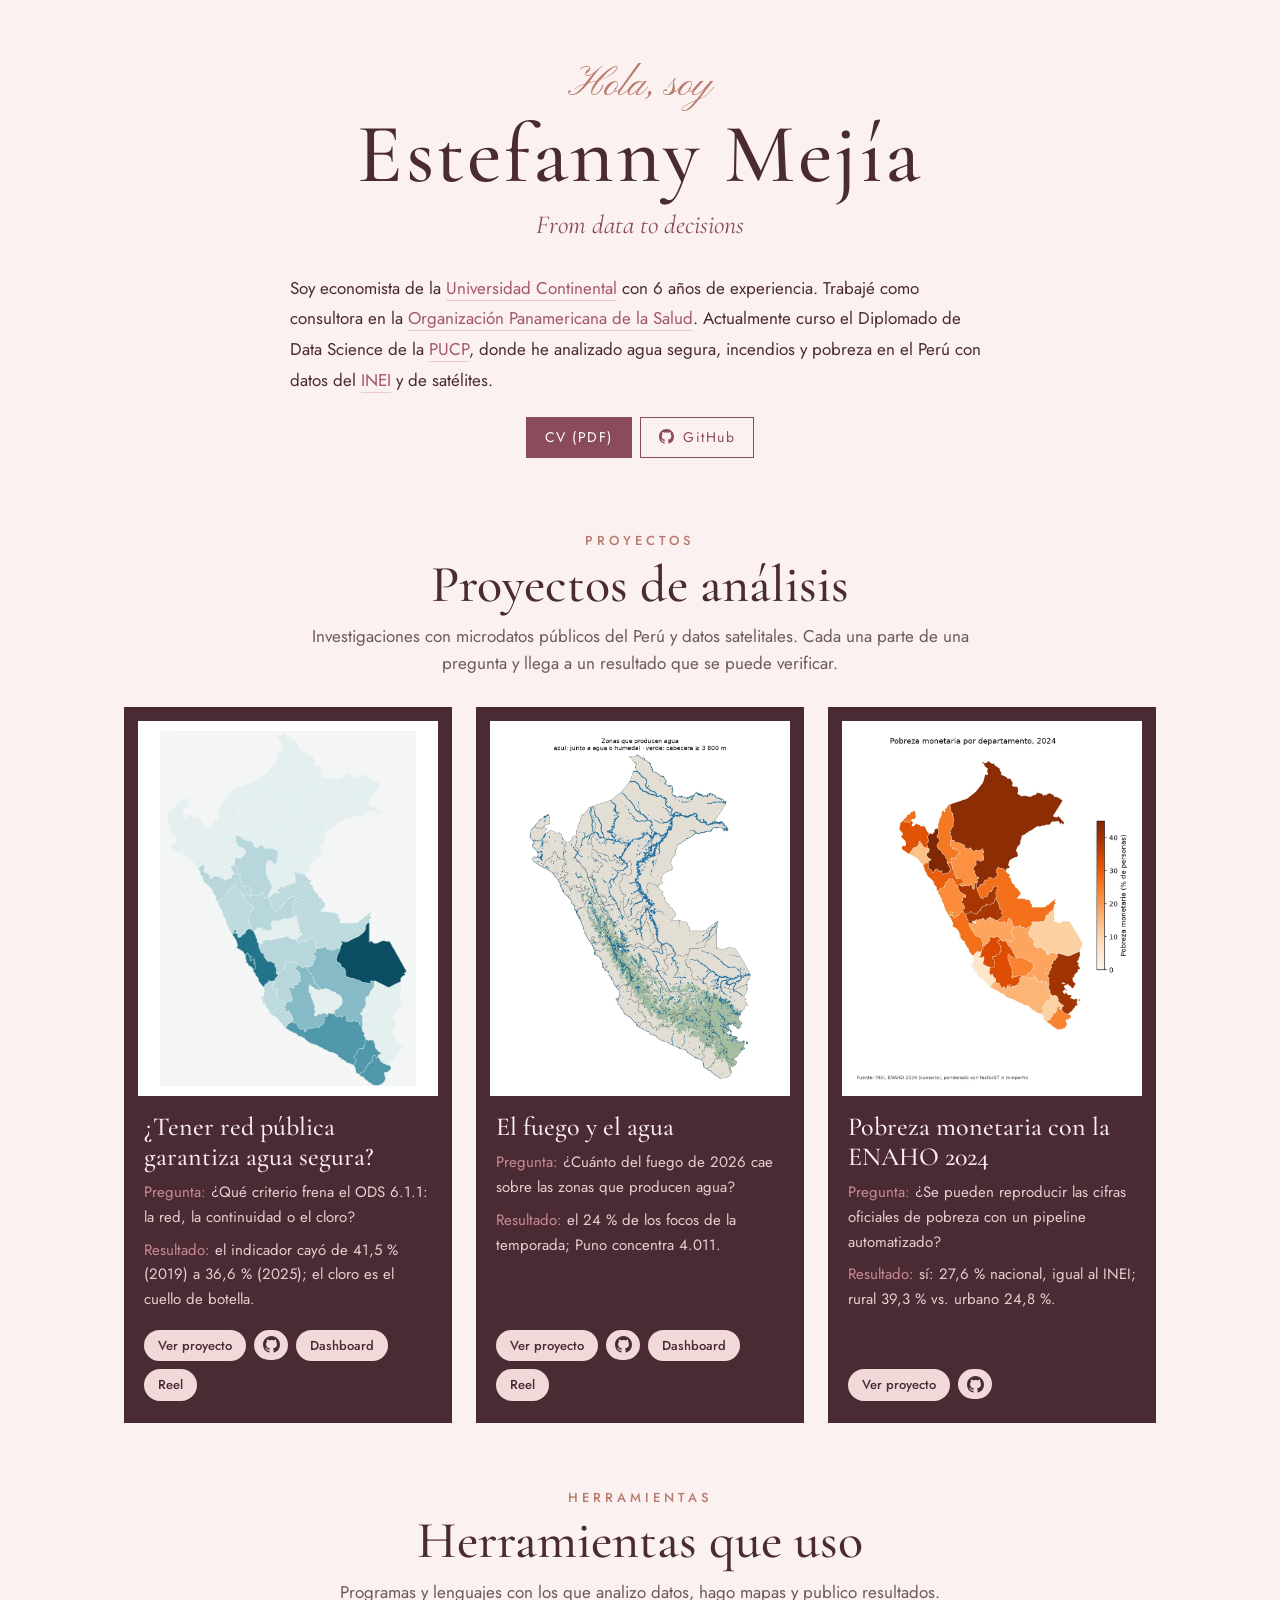
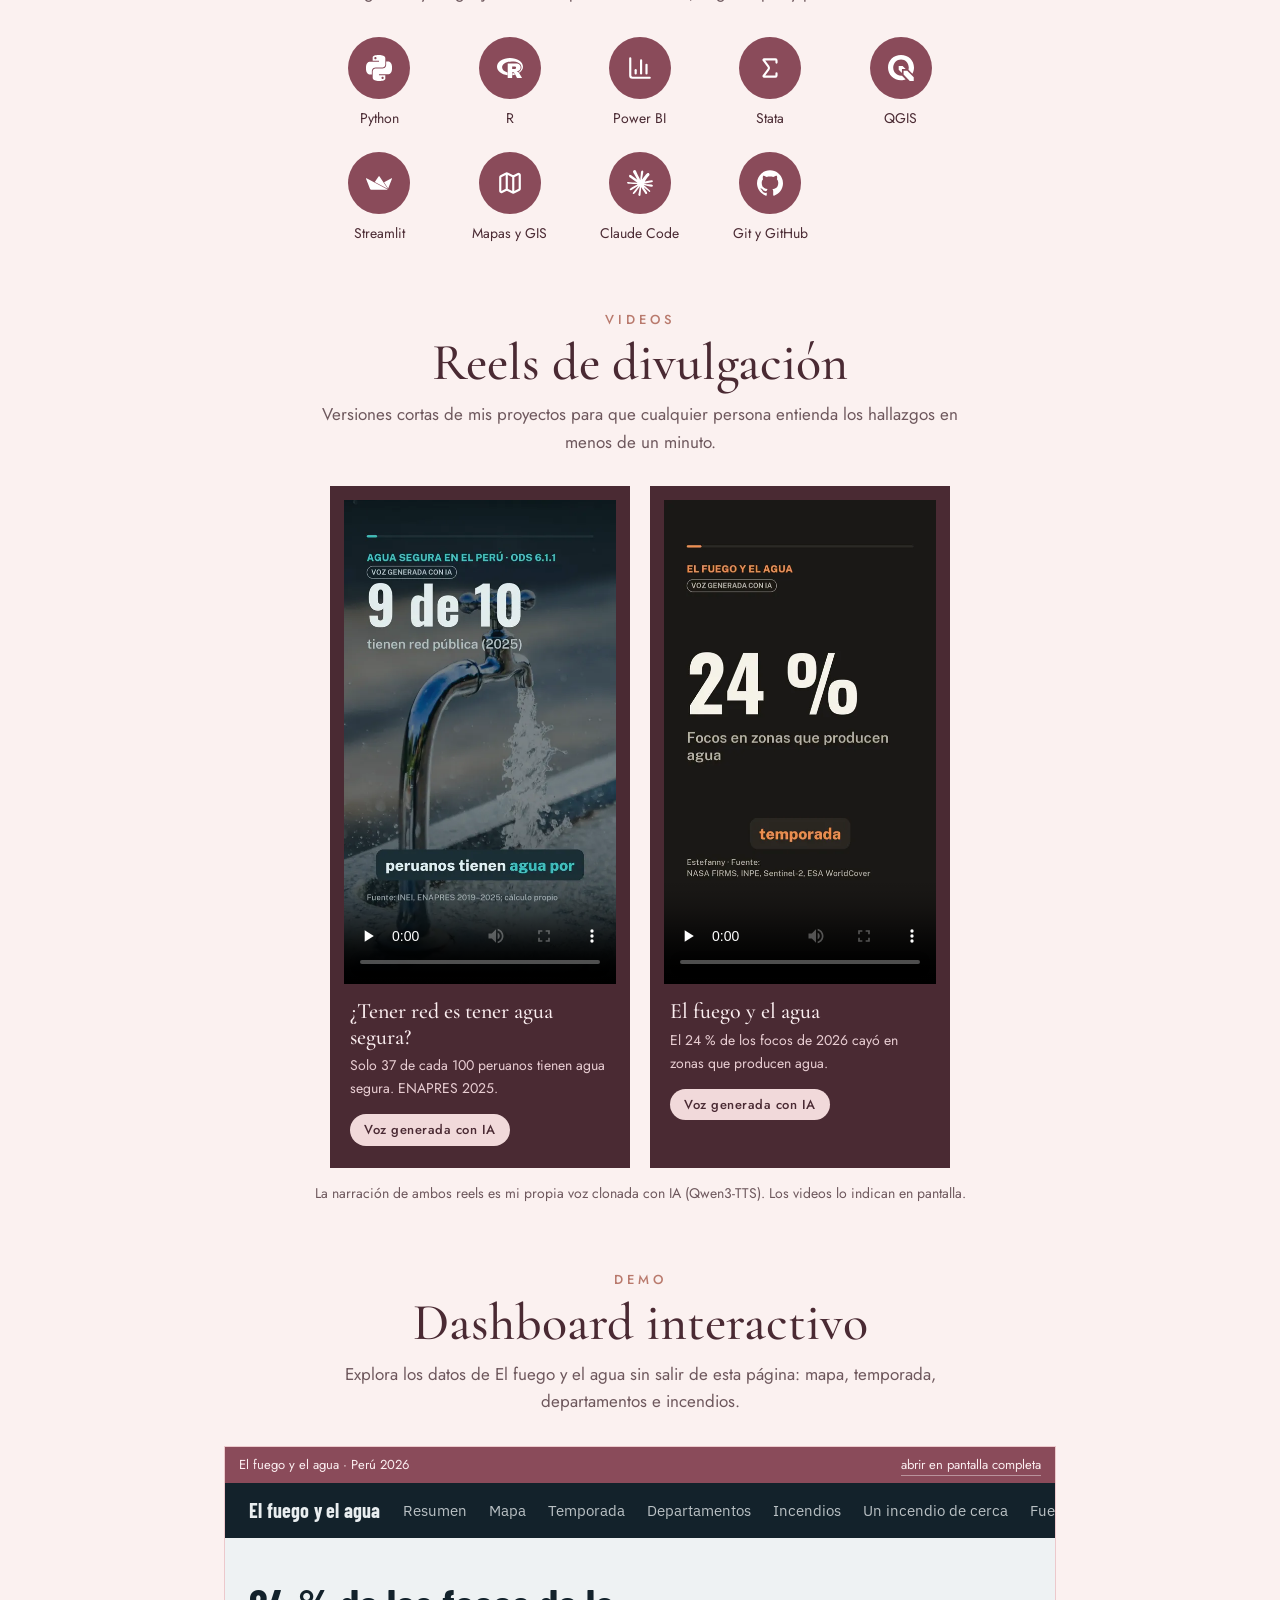
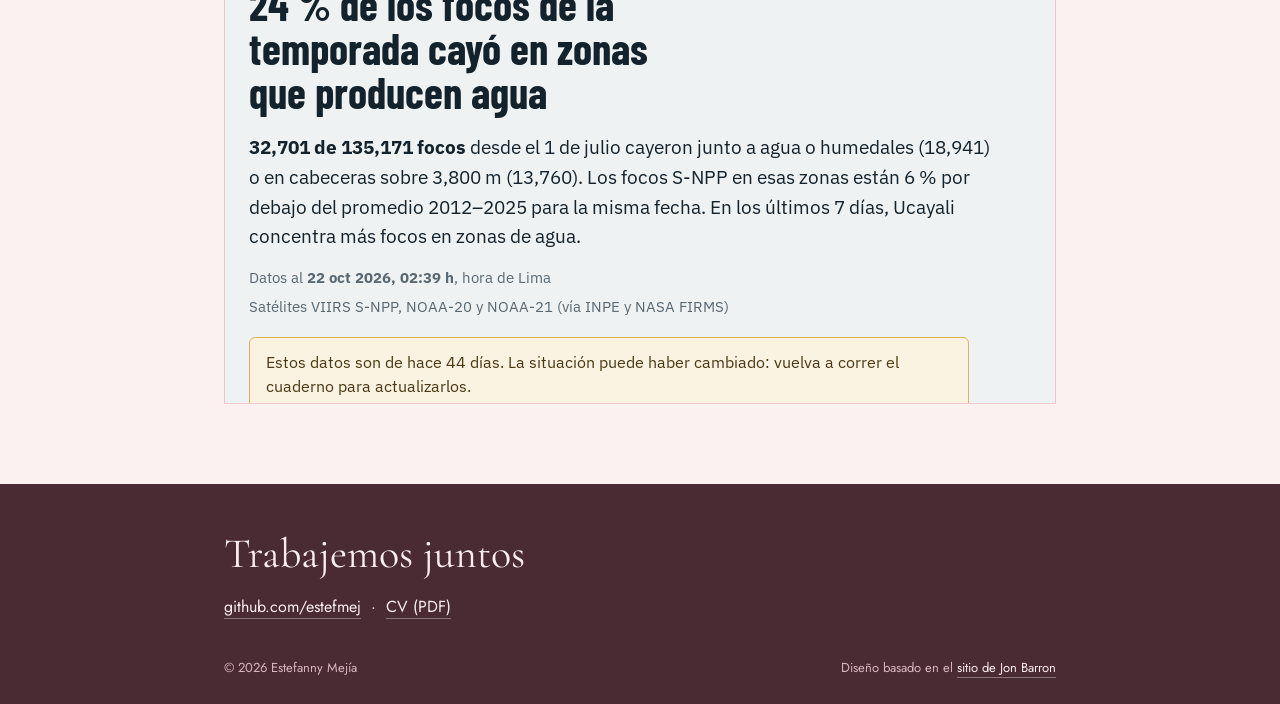
==== index.html @ 68ee31e7 "Primera versión del sitio" ====
<!DOCTYPE html>
<html lang="es">
<head>
<meta charset="utf-8">
<meta name="viewport" content="width=device-width, initial-scale=1">
<title>Estefanny Mejía</title>
<meta name="author" content="Estefanny Mejía">
<meta name="description" content="Economista de la Universidad Continental, ex consultora de la OPS y estudiante del Diplomado de Data Science de la PUCP.">
<link rel="icon" href="images/favicon.svg" type="image/svg+xml">
<link rel="preconnect" href="https://fonts.googleapis.com">
<link rel="preconnect" href="https://fonts.gstatic.com" crossorigin>
<link href="https://fonts.googleapis.com/css2?family=Cormorant+Garamond:ital,wght@0,400;0,500;0,600;1,500&family=Jost:wght@400;500&family=Pinyon+Script&display=swap" rel="stylesheet">
<link rel="stylesheet" href="stylesheet.css">
</head>
<body>
<main>
<div class="col">
  <header class="intro">
    <p class="hello">Hola, soy</p>
    <h1 class="name">Estefanny Mejía</h1>
    <p class="tagline">From data to decisions</p>
    <p class="bio">Soy economista de la <a href="https://ucontinental.edu.pe/">Universidad Continental</a> con 6 años de experiencia. Trabajé como consultora en la <a href="https://www.paho.org/es">Organización Panamericana de la Salud</a>. Actualmente curso el Diplomado de Data Science de la <a href="https://www.pucp.edu.pe/">PUCP</a>, donde he analizado agua segura, incendios y pobreza en el Perú con datos del <a href="https://www.inei.gob.pe/">INEI</a> y de satélites.</p>
    <p class="quick"><a class="solid" href="data/CV_Estefanny_Mejia.pdf">CV (PDF)</a><a href="https://github.com/estefmej"><svg class="gh" viewBox="0 0 16 16" width="15" height="15" aria-hidden="true"><path fill="currentColor" d="M8 0c4.42 0 8 3.58 8 8a8.013 8.013 0 0 1-5.45 7.59c-.4.08-.55-.17-.55-.38 0-.27.01-1.13.01-2.2 0-.75-.25-1.23-.54-1.48 1.78-.2 3.65-.88 3.65-3.95 0-.88-.31-1.59-.82-2.15.08-.2.36-1.02-.08-2.12 0 0-.67-.22-2.2.82-.64-.18-1.32-.27-2-.27-.68 0-1.36.09-2 .27-1.53-1.03-2.2-.82-2.2-.82-.44 1.1-.16 1.92-.08 2.12-.51.56-.82 1.28-.82 2.15 0 3.06 1.86 3.75 3.64 3.95-.23.2-.44.55-.51 1.07-.46.21-1.61.55-2.33-.66-.15-.24-.6-.83-1.23-.82-.67.01-.27.38.01.53.34.19.73.9.82 1.13.16.45.68 1.31 2.69.94 0 .67.01 1.3.01 1.49 0 .21-.15.45-.55.38A7.995 7.995 0 0 1 0 8c0-4.42 3.58-8 8-8Z"/></svg> GitHub</a></p>
  </header>

</div>
  <section id="proyectos" class="wide">
    <div class="shead">
      <p class="kicker">PROYECTOS</p>
      <h2>Proyectos de análisis</h2>
      <p class="desc">Investigaciones con microdatos públicos del Perú y datos satelitales. Cada una parte de una pregunta y llega a un resultado que se puede verificar.</p>
    </div>
    <div class="pcards">
      <article class="pcard">
        <a class="pic" href="proyectos/agua-segura/"><img src="images/agua-card.webp" alt="Mapa del Perú con el indicador de agua segura por departamento" loading="lazy"></a>
        <h3><a href="proyectos/agua-segura/">¿Tener red pública garantiza agua segura?</a></h3>
        <p><span class="lbl">Pregunta:</span> ¿Qué criterio frena el ODS 6.1.1: la red, la continuidad o el cloro?</p>
        <p><span class="lbl">Resultado:</span> el indicador cayó de 41,5 % (2019) a 36,6 % (2025); el cloro es el cuello de botella.</p>
        <div class="pills"><a class="pill" href="proyectos/agua-segura/">Ver proyecto</a><a class="pill gh-only" href="https://github.com/estefmej/Tarea_3" aria-label="Código en GitHub" title="Código en GitHub"><svg class="gh" viewBox="0 0 16 16" width="15" height="15" aria-hidden="true"><path fill="currentColor" d="M8 0c4.42 0 8 3.58 8 8a8.013 8.013 0 0 1-5.45 7.59c-.4.08-.55-.17-.55-.38 0-.27.01-1.13.01-2.2 0-.75-.25-1.23-.54-1.48 1.78-.2 3.65-.88 3.65-3.95 0-.88-.31-1.59-.82-2.15.08-.2.36-1.02-.08-2.12 0 0-.67-.22-2.2.82-.64-.18-1.32-.27-2-.27-.68 0-1.36.09-2 .27-1.53-1.03-2.2-.82-2.2-.82-.44 1.1-.16 1.92-.08 2.12-.51.56-.82 1.28-.82 2.15 0 3.06 1.86 3.75 3.64 3.95-.23.2-.44.55-.51 1.07-.46.21-1.61.55-2.33-.66-.15-.24-.6-.83-1.23-.82-.67.01-.27.38.01.53.34.19.73.9.82 1.13.16.45.68 1.31 2.69.94 0 .67.01 1.3.01 1.49 0 .21-.15.45-.55.38A7.995 7.995 0 0 1 0 8c0-4.42 3.58-8 8-8Z"/></svg></a><a class="pill" href="demo/agua-segura/">Dashboard</a><a class="pill" href="#reels">Reel</a></div>
      </article>
      <article class="pcard">
        <a class="pic" href="proyectos/fuego-y-agua/"><img src="images/fuego-mapa.webp" alt="Mapa de las zonas que producen agua en el Perú" loading="lazy"></a>
        <h3><a href="proyectos/fuego-y-agua/">El fuego y el agua</a></h3>
        <p><span class="lbl">Pregunta:</span> ¿Cuánto del fuego de 2026 cae sobre las zonas que producen agua?</p>
        <p><span class="lbl">Resultado:</span> el 24 % de los focos de la temporada; Puno concentra 4.011.</p>
        <div class="pills"><a class="pill" href="proyectos/fuego-y-agua/">Ver proyecto</a><a class="pill gh-only" href="https://github.com/estefmej/fuego-y-agua" aria-label="Código en GitHub" title="Código en GitHub"><svg class="gh" viewBox="0 0 16 16" width="15" height="15" aria-hidden="true"><path fill="currentColor" d="M8 0c4.42 0 8 3.58 8 8a8.013 8.013 0 0 1-5.45 7.59c-.4.08-.55-.17-.55-.38 0-.27.01-1.13.01-2.2 0-.75-.25-1.23-.54-1.48 1.78-.2 3.65-.88 3.65-3.95 0-.88-.31-1.59-.82-2.15.08-.2.36-1.02-.08-2.12 0 0-.67-.22-2.2.82-.64-.18-1.32-.27-2-.27-.68 0-1.36.09-2 .27-1.53-1.03-2.2-.82-2.2-.82-.44 1.1-.16 1.92-.08 2.12-.51.56-.82 1.28-.82 2.15 0 3.06 1.86 3.75 3.64 3.95-.23.2-.44.55-.51 1.07-.46.21-1.61.55-2.33-.66-.15-.24-.6-.83-1.23-.82-.67.01-.27.38.01.53.34.19.73.9.82 1.13.16.45.68 1.31 2.69.94 0 .67.01 1.3.01 1.49 0 .21-.15.45-.55.38A7.995 7.995 0 0 1 0 8c0-4.42 3.58-8 8-8Z"/></svg></a><a class="pill" href="demo/fuego-y-agua/">Dashboard</a><a class="pill" href="#reels">Reel</a></div>
      </article>
      <article class="pcard">
        <a class="pic" href="proyectos/pobreza-enaho/"><img src="images/enaho-mapa.webp" alt="Mapa de pobreza monetaria por departamento, 2024" loading="lazy"></a>
        <h3><a href="proyectos/pobreza-enaho/">Pobreza monetaria con la ENAHO 2024</a></h3>
        <p><span class="lbl">Pregunta:</span> ¿Se pueden reproducir las cifras oficiales de pobreza con un pipeline automatizado?</p>
        <p><span class="lbl">Resultado:</span> sí: 27,6 % nacional, igual al INEI; rural 39,3 % vs. urbano 24,8 %.</p>
        <div class="pills"><a class="pill" href="proyectos/pobreza-enaho/">Ver proyecto</a><a class="pill gh-only" href="https://github.com/estefmej/Tarea_enaho" aria-label="Código en GitHub" title="Código en GitHub"><svg class="gh" viewBox="0 0 16 16" width="15" height="15" aria-hidden="true"><path fill="currentColor" d="M8 0c4.42 0 8 3.58 8 8a8.013 8.013 0 0 1-5.45 7.59c-.4.08-.55-.17-.55-.38 0-.27.01-1.13.01-2.2 0-.75-.25-1.23-.54-1.48 1.78-.2 3.65-.88 3.65-3.95 0-.88-.31-1.59-.82-2.15.08-.2.36-1.02-.08-2.12 0 0-.67-.22-2.2.82-.64-.18-1.32-.27-2-.27-.68 0-1.36.09-2 .27-1.53-1.03-2.2-.82-2.2-.82-.44 1.1-.16 1.92-.08 2.12-.51.56-.82 1.28-.82 2.15 0 3.06 1.86 3.75 3.64 3.95-.23.2-.44.55-.51 1.07-.46.21-1.61.55-2.33-.66-.15-.24-.6-.83-1.23-.82-.67.01-.27.38.01.53.34.19.73.9.82 1.13.16.45.68 1.31 2.69.94 0 .67.01 1.3.01 1.49 0 .21-.15.45-.55.38A7.995 7.995 0 0 1 0 8c0-4.42 3.58-8 8-8Z"/></svg></a></div>
      </article>
    </div>
  </section>
<div class="col">
  <section id="herramientas">
    <div class="shead">
      <p class="kicker">HERRAMIENTAS</p>
      <h2>Herramientas que uso</h2>
      <p class="desc">Programas y lenguajes con los que analizo datos, hago mapas y publico resultados.</p>
    </div>
    <ul class="tools">
      <li><span class="ti"><svg viewBox="0 0 24 24" width="26" height="26" aria-hidden="true"><path fill="currentColor" d="M14.25.18l.9.2.73.26.59.3.45.32.34.34.25.34.16.33.1.3.04.26.02.2-.01.13V8.5l-.05.63-.13.55-.21.46-.26.38-.3.31-.33.25-.35.19-.35.14-.33.1-.3.07-.26.04-.21.02H8.77l-.69.05-.59.14-.5.22-.41.27-.33.32-.27.35-.2.36-.15.37-.1.35-.07.32-.04.27-.02.21v3.06H3.17l-.21-.03-.28-.07-.32-.12-.35-.18-.36-.26-.36-.36-.35-.46-.32-.59-.28-.73-.21-.88-.14-1.05-.05-1.23.06-1.22.16-1.04.24-.87.32-.71.36-.57.4-.44.42-.33.42-.24.4-.16.36-.1.32-.05.24-.01h.16l.06.01h8.16v-.83H6.18l-.01-2.75-.02-.37.05-.34.11-.31.17-.28.25-.26.31-.23.38-.2.44-.18.51-.15.58-.12.64-.1.71-.06.77-.04.84-.02 1.27.05zm-6.3 1.98l-.23.33-.08.41.08.41.23.34.33.22.41.09.41-.09.33-.22.23-.34.08-.41-.08-.41-.23-.33-.33-.22-.41-.09-.41.09zm13.09 3.95l.28.06.32.12.35.18.36.27.36.35.35.47.32.59.28.73.21.88.14 1.04.05 1.23-.06 1.23-.16 1.04-.24.86-.32.71-.36.57-.4.45-.42.33-.42.24-.4.16-.36.09-.32.05-.24.02-.16-.01h-8.22v.82h5.84l.01 2.76.02.36-.05.34-.11.31-.17.29-.25.25-.31.24-.38.2-.44.17-.51.15-.58.13-.64.09-.71.07-.77.04-.84.01-1.27-.04-1.07-.14-.9-.2-.73-.25-.59-.3-.45-.33-.34-.34-.25-.34-.16-.33-.1-.3-.04-.25-.02-.2.01-.13v-5.34l.05-.64.13-.54.21-.46.26-.38.3-.32.33-.24.35-.2.35-.14.33-.1.3-.06.26-.04.21-.02.13-.01h5.84l.69-.05.59-.14.5-.21.41-.28.33-.32.27-.35.2-.36.15-.36.1-.35.07-.32.04-.28.02-.21V6.07h2.09l.14.01zm-6.47 14.25l-.23.33-.08.41.08.41.23.33.33.23.41.08.41-.08.33-.23.23-.33.08-.41-.08-.41-.23-.33-.33-.23-.41-.08-.41.08z"/></svg></span>Python</li>
      <li><span class="ti"><svg viewBox="0 0 24 24" width="26" height="26" aria-hidden="true"><path fill="currentColor" d="M12 2.746c-6.627 0-12 3.599-12 8.037 0 3.897 4.144 7.144 9.64 7.88V16.26c-2.924-.915-4.925-2.755-4.925-4.877 0-3.035 4.084-5.494 9.12-5.494 5.038 0 8.757 1.683 8.757 5.494 0 1.976-.999 3.379-2.662 4.272.09.066.174.128.258.216.169.149.25.363.372.544 2.128-1.45 3.44-3.437 3.44-5.631 0-4.44-5.373-8.038-12-8.038zm-2.111 4.99v13.516l4.093-.002-.002-5.291h1.1c.225 0 .321.066.549.25.272.22.715.982.715.982l2.164 4.063 4.627-.002-2.864-4.826s-.086-.193-.265-.383a2.22 2.22 0 00-.582-.416c-.422-.214-1.149-.434-1.149-.434s3.578-.264 3.578-3.826c0-3.562-3.744-3.63-3.744-3.63zm4.127 2.93l2.478.002s1.149-.062 1.149 1.127c0 1.165-1.149 1.17-1.149 1.17h-2.478zm1.754 6.119c-.494.049-1.012.079-1.54.088v1.807a16.622 16.622 0 002.37-.473l-.471-.891s-.108-.183-.248-.394c-.039-.054-.08-.098-.111-.137z"/></svg></span>R</li>
      <li><span class="ti"><svg viewBox="0 0 24 24" width="26" height="26" fill="none" stroke="currentColor" stroke-width="2" stroke-linecap="round" stroke-linejoin="round" aria-hidden="true"><path d="M3 3v16a2 2 0 0 0 2 2h16" /><path d="M18 17V9" /><path d="M13 17V5" /><path d="M8 17v-3" /></svg></span>Power BI</li>
      <li><span class="ti"><svg viewBox="0 0 24 24" width="26" height="26" fill="none" stroke="currentColor" stroke-width="2" stroke-linecap="round" stroke-linejoin="round" aria-hidden="true"><path d="M18 7V5a1 1 0 0 0-1-1H6.5a.5.5 0 0 0-.4.8l4.5 6a2 2 0 0 1 0 2.4l-4.5 6a.5.5 0 0 0 .4.8H17a1 1 0 0 0 1-1v-2" /></svg></span>Stata</li>
      <li><span class="ti"><svg viewBox="0 0 24 24" width="26" height="26" aria-hidden="true"><path fill="currentColor" d="M12.879 13.006v3.65l-3.004-3.048v-3.495h3.582l2.852 2.893h-3.43zm10.886 7.606V24h-3.654l-5.73-5.9v-3.55h3.354l6.03 6.062zm-10.828-1.448l3.372 3.371c-1.309.442-2.557.726-4.325.726C5.136 23.26 0 18.243 0 11.565 0 4.92 5.136 0 11.984 0 18.864 0 24 4.952 24 11.565c0 2.12-.523 4.076-1.457 5.759l-3.625-3.725a8.393 8.393 0 0 0 .24-2.005c0-4.291-3.148-7.527-7.1-7.527-3.954 0-7.248 3.236-7.248 7.527s3.33 7.6 7.247 7.6c.548 0 .661.017.88-.03z"/></svg></span>QGIS</li>
      <li><span class="ti"><svg viewBox="0 0 24 24" width="26" height="26" aria-hidden="true"><path fill="currentColor" d="M16.673 11.32l6.862-3.618c.233-.136.554.12.442.387L20.463 17.1zm-8.556-.229l3.473-5.187c.203-.328.578-.316.793-.028l7.886 11.75zm-3.375 7.25c-.28 0-.835-.284-.993-.716l-3.72-9.46c-.118-.331.139-.614.48-.464l19.474 10.306c-.149.147-.453.337-.72.334z"/></svg></span>Streamlit</li>
      <li><span class="ti"><svg viewBox="0 0 24 24" width="26" height="26" fill="none" stroke="currentColor" stroke-width="2" stroke-linecap="round" stroke-linejoin="round" aria-hidden="true"><path d="M14.106 5.553a2 2 0 0 0 1.788 0l3.659-1.83A1 1 0 0 1 21 4.619v12.764a1 1 0 0 1-.553.894l-4.553 2.277a2 2 0 0 1-1.788 0l-4.212-2.106a2 2 0 0 0-1.788 0l-3.659 1.83A1 1 0 0 1 3 19.381V6.618a1 1 0 0 1 .553-.894l4.553-2.277a2 2 0 0 1 1.788 0z" /><path d="M15 5.764v15" /><path d="M9 3.236v15" /></svg></span>Mapas y GIS</li>
      <li><span class="ti"><svg viewBox="0 0 24 24" width="26" height="26" aria-hidden="true"><path fill="currentColor" d="m4.7144 15.9555 4.7174-2.6471.079-.2307-.079-.1275h-.2307l-.7893-.0486-2.6956-.0729-2.3375-.0971-2.2646-.1214-.5707-.1215-.5343-.7042.0546-.3522.4797-.3218.686.0608 1.5179.1032 2.2767.1578 1.6514.0972 2.4468.255h.3886l.0546-.1579-.1336-.0971-.1032-.0972L6.973 9.8356l-2.55-1.6879-1.3356-.9714-.7225-.4918-.3643-.4614-.1578-1.0078.6557-.7225.8803.0607.2246.0607.8925.686 1.9064 1.4754 2.4893 1.8336.3643.3035.1457-.1032.0182-.0728-.164-.2733-1.3539-2.4467-1.445-2.4893-.6435-1.032-.17-.6194c-.0607-.255-.1032-.4674-.1032-.7285L6.287.1335 6.6997 0l.9957.1336.419.3642.6192 1.4147 1.0018 2.2282 1.5543 3.0296.4553.8985.2429.8318.091.255h.1579v-.1457l.1275-1.706.2368-2.0947.2307-2.6957.0789-.7589.3764-.9107.7468-.4918.5828.2793.4797.686-.0668.4433-.2853 1.8517-.5586 2.9021-.3643 1.9429h.2125l.2429-.2429.9835-1.3053 1.6514-2.0643.7286-.8196.85-.9046.5464-.4311h1.0321l.759 1.1293-.34 1.1657-1.0625 1.3478-.8804 1.1414-1.2628 1.7-.7893 1.36.0729.1093.1882-.0183 2.8535-.607 1.5421-.2794 1.8396-.3157.8318.3886.091.3946-.3278.8075-1.967.4857-2.3072.4614-3.4364.8136-.0425.0304.0486.0607 1.5482.1457.6618.0364h1.621l3.0175.2247.7892.522.4736.6376-.079.4857-1.2142.6193-1.6393-.3886-3.825-.9107-1.3113-.3279h-.1822v.1093l1.0929 1.0686 2.0035 1.8092 2.5075 2.3314.1275.5768-.3218.4554-.34-.0486-2.2039-1.6575-.85-.7468-1.9246-1.621h-.1275v.17l.4432.6496 2.3436 3.5214.1214 1.0807-.17.3521-.6071.2125-.6679-.1214-1.3721-1.9246L14.38 17.959l-1.1414-1.9428-.1397.079-.674 7.2552-.3156.3703-.7286.2793-.6071-.4614-.3218-.7468.3218-1.4753.3886-1.9246.3157-1.53.2853-1.9004.17-.6314-.0121-.0425-.1397.0182-1.4328 1.9672-2.1796 2.9446-1.7243 1.8456-.4128.164-.7164-.3704.0667-.6618.4008-.5889 2.386-3.0357 1.4389-1.882.929-1.0868-.0062-.1579h-.0546l-6.3385 4.1164-1.1293.1457-.4857-.4554.0608-.7467.2307-.2429 1.9064-1.3114Z"/></svg></span>Claude Code</li>
      <li><span class="ti"><svg viewBox="0 0 24 24" width="26" height="26" aria-hidden="true"><path fill="currentColor" d="M12 .297c-6.63 0-12 5.373-12 12 0 5.303 3.438 9.8 8.205 11.385.6.113.82-.258.82-.577 0-.285-.01-1.04-.015-2.04-3.338.724-4.042-1.61-4.042-1.61C4.422 18.07 3.633 17.7 3.633 17.7c-1.087-.744.084-.729.084-.729 1.205.084 1.838 1.236 1.838 1.236 1.07 1.835 2.809 1.305 3.495.998.108-.776.417-1.305.76-1.605-2.665-.3-5.466-1.332-5.466-5.93 0-1.31.465-2.38 1.235-3.22-.135-.303-.54-1.523.105-3.176 0 0 1.005-.322 3.3 1.23.96-.267 1.98-.399 3-.405 1.02.006 2.04.138 3 .405 2.28-1.552 3.285-1.23 3.285-1.23.645 1.653.24 2.873.12 3.176.765.84 1.23 1.91 1.23 3.22 0 4.61-2.805 5.625-5.475 5.92.42.36.81 1.096.81 2.22 0 1.606-.015 2.896-.015 3.286 0 .315.21.69.825.57C20.565 22.092 24 17.592 24 12.297c0-6.627-5.373-12-12-12"/></svg></span>Git y GitHub</li>
    </ul>
  </section>

  <section id="reels">
    <div class="shead">
      <p class="kicker">VIDEOS</p>
      <h2>Reels de divulgación</h2>
      <p class="desc">Versiones cortas de mis proyectos para que cualquier persona entienda los hallazgos en menos de un minuto.</p>
    </div>
    <div class="reels">
      <figure class="reel" style="margin:0">
        <video controls preload="none" playsinline poster="images/poster-agua-segura.webp">
          <source src="videos/reel-agua-segura.mp4" type="video/mp4">
          Tu navegador no puede reproducir este video.
        </video>
        <h3>¿Tener red es tener agua segura?</h3>
        <p>Solo 37 de cada 100 peruanos tienen agua segura. ENAPRES 2025.</p>
        <span class="badge">Voz generada con IA</span>
      </figure>
      <figure class="reel" style="margin:0">
        <video controls preload="none" playsinline poster="images/poster-fuego-y-agua.webp">
          <source src="videos/reel-fuego-y-agua.mp4" type="video/mp4">
          Tu navegador no puede reproducir este video.
        </video>
        <h3>El fuego y el agua</h3>
        <p>El 24 % de los focos de 2026 cayó en zonas que producen agua.</p>
        <span class="badge">Voz generada con IA</span>
      </figure>
    </div>
    <p class="ai-note" style="text-align:center">La narración de ambos reels es mi propia voz clonada con IA (Qwen3-TTS). Los videos lo indican en pantalla.</p>
  </section>

  <section id="dashboard">
    <div class="shead">
      <p class="kicker">DEMO</p>
      <h2>Dashboard interactivo</h2>
      <p class="desc">Explora los datos de El fuego y el agua sin salir de esta página: mapa, temporada, departamentos e incendios.</p>
    </div>
    <div class="frame">
      <div class="bar"><span>El fuego y el agua · Perú 2026</span><a href="demo/fuego-y-agua/" target="_blank" rel="noopener">abrir en pantalla completa</a></div>
      <iframe src="demo/fuego-y-agua/" title="Dashboard interactivo: el fuego y el agua" loading="lazy"></iframe>
    </div>
  </section>

</div>
</main>
<footer>
  <div class="col">
    <p class="big">Trabajemos juntos</p>
    <p><a href="https://github.com/estefmej">github.com/estefmej</a> &nbsp;·&nbsp; <a href="data/CV_Estefanny_Mejia.pdf">CV (PDF)</a></p>
    <div class="meta"><span>© 2026 Estefanny Mejía</span><span>Diseño basado en el <a href="https://github.com/jonbarron/jonbarron_website">sitio de Jon Barron</a></span></div>
  </div>
</footer>
</body>
</html>
---- stylesheet.css ----
:root {
  --bg: #fbf1f0;
  --paper: #fffafa;
  --ink: #4a2a33;
  --rose: #c98a96;
  --wine: #8a4b5a;
  --link: #a4566a;
  --gold: #b97a6d;
  --blush: #f1d9da;
  --line: #ecc9cc;
  --muted: #6e585d;
  --serif: "Cormorant Garamond", Georgia, "Times New Roman", serif;
  --sans: "Jost", "Helvetica Neue", Arial, sans-serif;
  --script: "Pinyon Script", "Brush Script MT", cursive;
}

* { box-sizing: border-box; }
html { scroll-behavior: smooth; }
@media (prefers-reduced-motion: reduce) { html { scroll-behavior: auto; } }
body { margin: 0; background: var(--bg); color: var(--ink); font-family: var(--sans); font-size: 16px; line-height: 1.65; }
img, video { max-width: 100%; display: block; }
a { color: var(--link); text-decoration: none; border-bottom: 1px solid var(--line); }
a:hover { color: var(--wine); border-color: var(--wine); }
a:focus-visible { outline: 2px solid var(--wine); outline-offset: 3px; }
.col { max-width: 880px; margin: 0 auto; padding: 0 24px; }

/* Encabezado */
.intro { text-align: center; padding: 64px 0 8px; }
.hello { font-family: var(--script); color: var(--gold); font-size: 42px; line-height: 1; margin: 0; }
.name { font-family: var(--serif); font-weight: 500; font-size: clamp(48px, 9vw, 84px); line-height: 1; letter-spacing: .03em; margin: 6px 0 8px; }
.tagline { font-family: var(--serif); font-style: italic; font-size: 26px; color: var(--wine); margin: 0 0 26px; }
.bio { text-align: left; font-size: 17px; line-height: 1.8; margin: 0 auto; max-width: 70ch; }
.quick { margin: 22px 0 0; font-size: 14px; letter-spacing: 1.5px; }
.quick a { border: 1px solid var(--wine); padding: 8px 18px; margin: 0 4px; display: inline-block; color: var(--wine); }
.quick a.solid { background: var(--wine); color: #fff; }
.quick a:hover { background: var(--ink); border-color: var(--ink); color: #fff; }

/* Secciones */
section { padding-top: 64px; }
h2 { font-family: var(--serif); font-weight: 500; font-size: 36px; margin: 0 0 6px; line-height: 1.1; }
h2::after { content: " ✦"; color: var(--gold); font-size: 18px; vertical-align: middle; }
.lead { color: var(--muted); margin: 0 0 18px; }

/* Proyectos, en filas */
.row { display: grid; grid-template-columns: 160px 1fr; gap: 22px; align-items: center; padding: 18px; border-top: 1px solid var(--line); }
.row:first-of-type { border-top: none; }
.row:hover { background: var(--paper); }
.thumb { width: 160px; height: 160px; object-fit: cover; border: 1px solid var(--line); background: #fff; }
.thumb-link { border: none; }
.ptitle { font-family: var(--serif); font-weight: 600; font-size: 23px; line-height: 1.2; color: var(--ink); border: none; }
.ptitle:hover { color: var(--wine); }
.plinks { font-size: 14px; margin: 2px 0 8px; }
.row p { margin: 0; font-size: 15px; }
.lbl { color: var(--gold); }

/* Reels */
.reels { display: grid; grid-template-columns: 1fr 1fr; gap: 26px; }
.reel { background: var(--ink); color: #fbeef0; padding: 14px 14px 22px; }
.reel video { width: 100%; aspect-ratio: 9 / 16; background: #000; object-fit: cover; }
.reel h3 { font-family: var(--serif); font-weight: 500; font-size: 26px; line-height: 1.15; margin: 16px 6px 4px; }
.reel p { margin: 0 6px 14px; color: #e8cdd2; font-size: 15px; }
.badge { display: inline-block; margin-left: 6px; background: var(--blush); color: var(--ink); font-size: 13px; font-weight: 500; letter-spacing: .5px; padding: 5px 14px; border-radius: 999px; }
.ai-note { font-size: 14px; color: var(--muted); margin: 14px 0 0; }

/* Dashboard */
.frame { border: 1px solid var(--line); background: #fff; }
.frame .bar { background: var(--wine); color: #fbeef0; font-size: 13px; padding: 7px 14px; display: flex; gap: 12px; }
.frame .bar a { margin-left: auto; color: #fbeef0; border-color: rgba(255,255,255,.4); }
.frame iframe { display: block; width: 100%; height: 520px; border: 0; }

/* Trayectoria */
.tl { border-left: 1px solid var(--gold); padding: 0 0 18px 24px; position: relative; }
.tl::before { content: ""; position: absolute; left: -5px; top: 10px; width: 9px; height: 9px; border-radius: 50%; background: var(--gold); }
.tl .d { font-size: 12px; letter-spacing: 2px; color: var(--gold); }
.tl h4 { font-family: var(--serif); font-weight: 500; font-size: 24px; margin: 0; line-height: 1.2; }
.tl p { margin: 0; color: var(--muted); font-size: 15px; }
.timeline { display: grid; grid-template-columns: 1fr 1fr; gap: 10px 40px; margin-top: 14px; }
.timeline h3 { font-family: var(--sans); font-weight: 500; font-size: 13px; letter-spacing: 2px; color: var(--gold); margin: 0 0 12px; }

/* Pie */
footer { background: var(--ink); color: #fbeef0; margin-top: 80px; padding: 48px 0 26px; }
footer .big { font-family: var(--serif); font-size: 42px; line-height: 1.05; margin: 0 0 18px; }
footer a { color: #fbeef0; border-color: rgba(255,255,255,.35); }
footer .meta { display: flex; justify-content: space-between; gap: 12px; flex-wrap: wrap; margin-top: 36px; font-size: 13px; color: #d9b6bd; }

/* Página de proyecto */
.back { font-size: 14px; letter-spacing: 1.5px; }
.ptop { padding-top: 40px; }
.ptop h1 { font-family: var(--serif); font-weight: 500; font-size: clamp(36px, 6vw, 54px); line-height: 1.05; margin: 14px 0 8px; }
.ptop .meta { color: var(--gold); font-size: 14px; letter-spacing: 1.5px; margin: 0 0 18px; }
.pbody h2 { font-size: 28px; margin-top: 30px; }
.pbody h2::after { content: none; }
.key { font-family: var(--serif); font-style: italic; font-size: 26px; line-height: 1.3; color: var(--wine); margin: 4px 0 8px; }
.pbody ul { padding-left: 20px; color: var(--muted); }
.fig { margin: 26px 0 0; }
.fig img { border: 1px solid var(--line); background: #fff; width: 100%; }
.fig figcaption { font-size: 14px; color: var(--muted); text-align: center; margin-top: 6px; }
.pbody .reel { max-width: 380px; margin-top: 26px; }

@media (max-width: 640px) {
  .intro { padding-top: 40px; }
  .row { grid-template-columns: 96px 1fr; gap: 14px; padding: 14px 0; }
  .thumb { width: 96px; height: 96px; }
  .ptitle { font-size: 20px; }
  .reels, .timeline { grid-template-columns: 1fr; }
  .reel { max-width: 380px; margin: 0 auto; }
  .frame iframe { height: 440px; }
  h2 { font-size: 30px; }
}

/* Encabezados de sección centrados */
.shead { text-align: center; margin: 0 auto 30px; max-width: 680px; }
.kicker { font-size: 13px; font-weight: 500; letter-spacing: 4px; color: var(--gold); margin: 0 0 4px; }
.shead h2 { font-size: clamp(36px, 6vw, 52px); margin: 0 0 10px; }
.shead h2::after { content: none; }
.shead .desc { color: var(--muted); font-size: 17px; line-height: 1.6; margin: 0; }

/* Proyectos en tarjetas grandes, mismo estilo que los reels */
.wide { max-width: 1080px; margin: 0 auto; padding: 64px 24px 0; }
.pcards { display: grid; grid-template-columns: repeat(3, 1fr); gap: 24px; }
.pcard { background: var(--ink); color: #fbeef0; padding: 14px 14px 22px; display: flex; flex-direction: column; }
.pcard .pic { display: block; border: none; background: #fff; aspect-ratio: 4 / 5; overflow: hidden; }
.pcard .pic img { width: 100%; height: 100%; object-fit: contain; padding: 10px; }
.pcard h3 { font-family: var(--serif); font-weight: 500; font-size: 26px; line-height: 1.15; margin: 16px 6px 8px; }
.pcard h3 a { color: #fbeef0; border: none; }
.pcard p { margin: 0 6px 8px; color: #e8cdd2; font-size: 15px; }
.pcard .lbl { color: var(--rose); }
.pcard .pills { margin: auto 6px 0; padding-top: 10px; display: flex; gap: 8px; flex-wrap: wrap; }
.pill { display: inline-block; background: var(--blush); color: var(--ink); font-size: 13px; font-weight: 500; padding: 5px 14px; border-radius: 999px; border: none; }
.pill:hover { background: #fff; color: var(--ink); }
.reels { max-width: 860px; margin: 0 auto; }
@media (max-width: 900px) { .pcards { grid-template-columns: 1fr 1fr; } }
@media (max-width: 640px) { .pcards { grid-template-columns: 1fr; } .pcard { max-width: 420px; margin: 0 auto; } }

/* Ícono de GitHub */
.gh { display: inline-block; vertical-align: -2px; margin-right: 6px; }
.quick .gh { margin-right: 4px; }
.ptop .pill { margin: 0 6px 6px 0; }
.ptop .pill:hover { background: var(--ink); color: #fff; }

/* Herramientas con íconos */
.tools { list-style: none; padding: 0; margin: 0 auto; max-width: 760px; display: grid; grid-template-columns: repeat(auto-fit, minmax(110px, 1fr)); gap: 22px 12px; }
.tools li { display: flex; flex-direction: column; align-items: center; gap: 8px; font-size: 14px; text-align: center; }
.ti { width: 62px; height: 62px; border-radius: 50%; background: var(--wine); color: #fff; display: flex; align-items: center; justify-content: center; }

/* Reels más pequeños */
.reels { max-width: 620px; gap: 20px; }
.reel h3 { font-size: 22px; }
.reel p { font-size: 14px; }

/* Botón solo con el ícono de GitHub */
.pill.gh-only { width: 34px; height: 30px; padding: 0; display: inline-flex; align-items: center; justify-content: center; }
.pill.gh-only .gh { margin: 0; width: 17px; height: 17px; }
.tools { grid-template-columns: repeat(5, 1fr); max-width: 640px; }
@media (max-width: 640px) { .tools { grid-template-columns: repeat(3, 1fr); } }
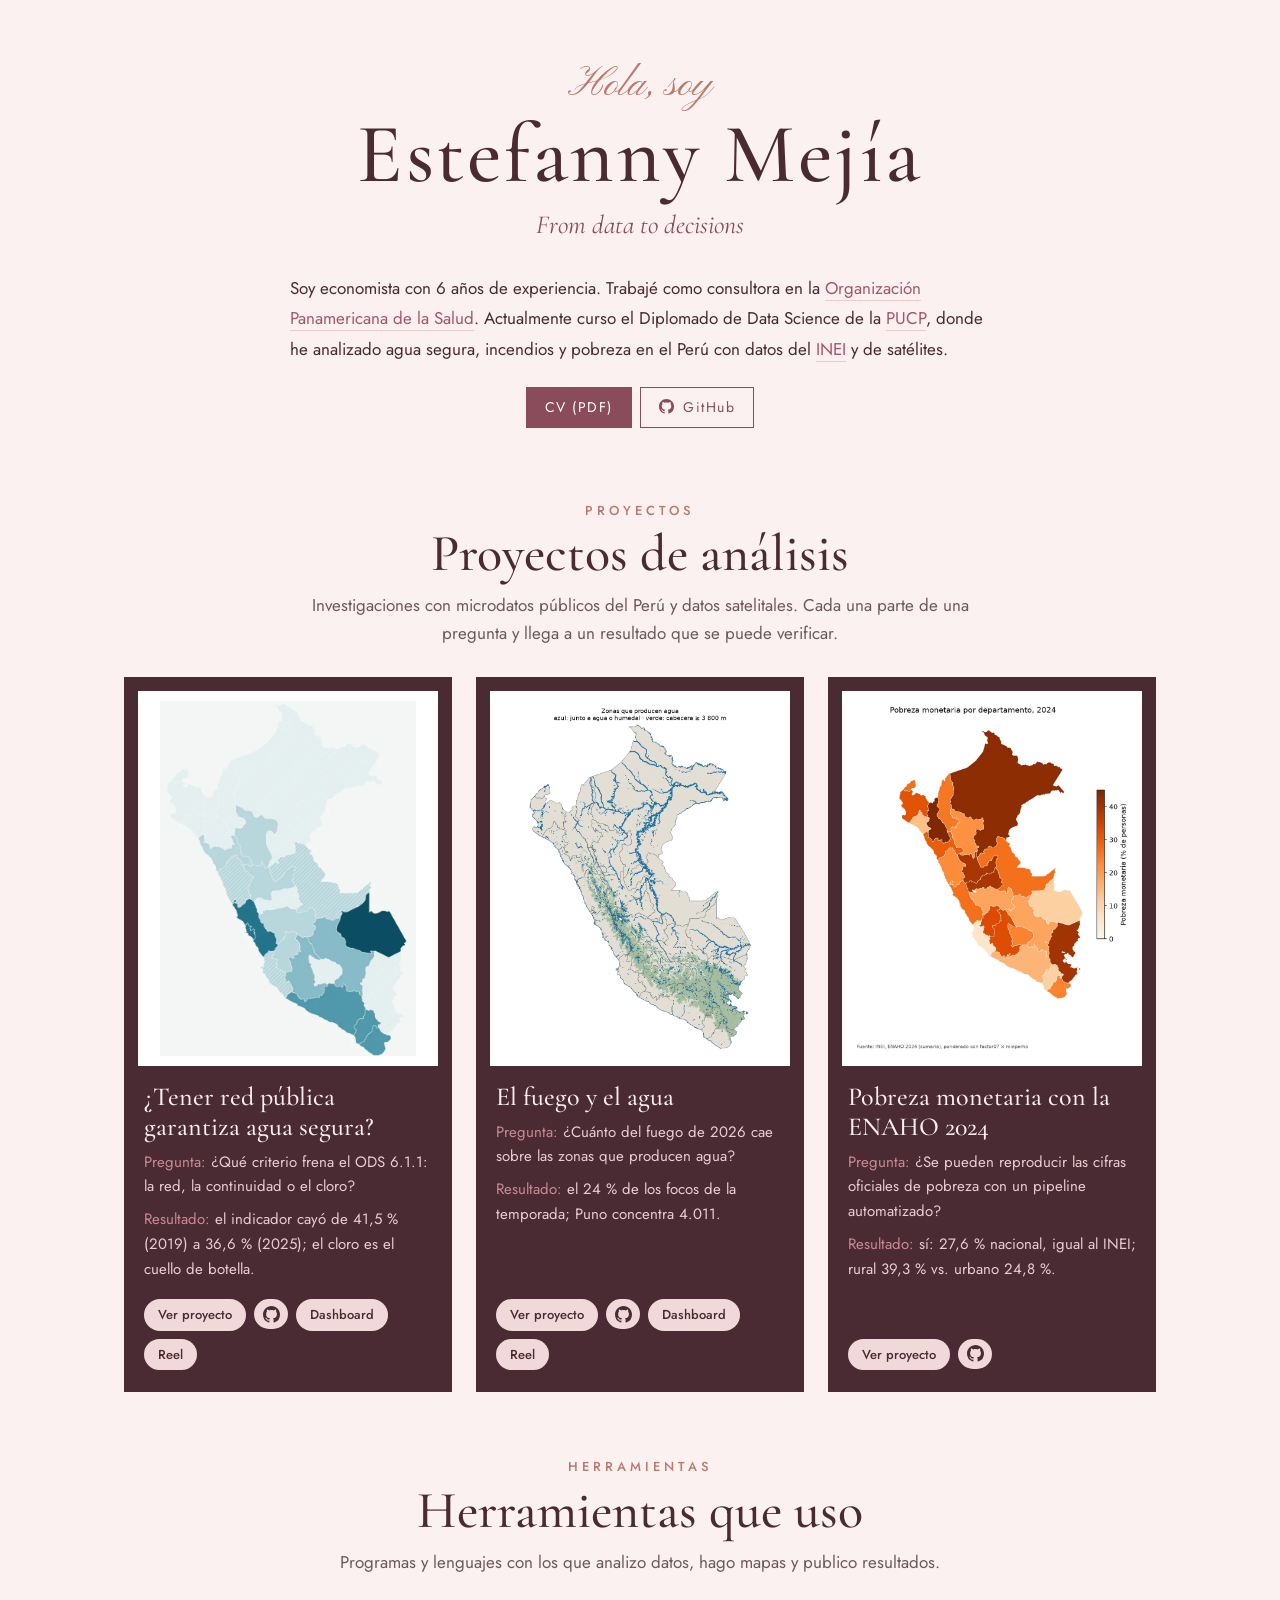
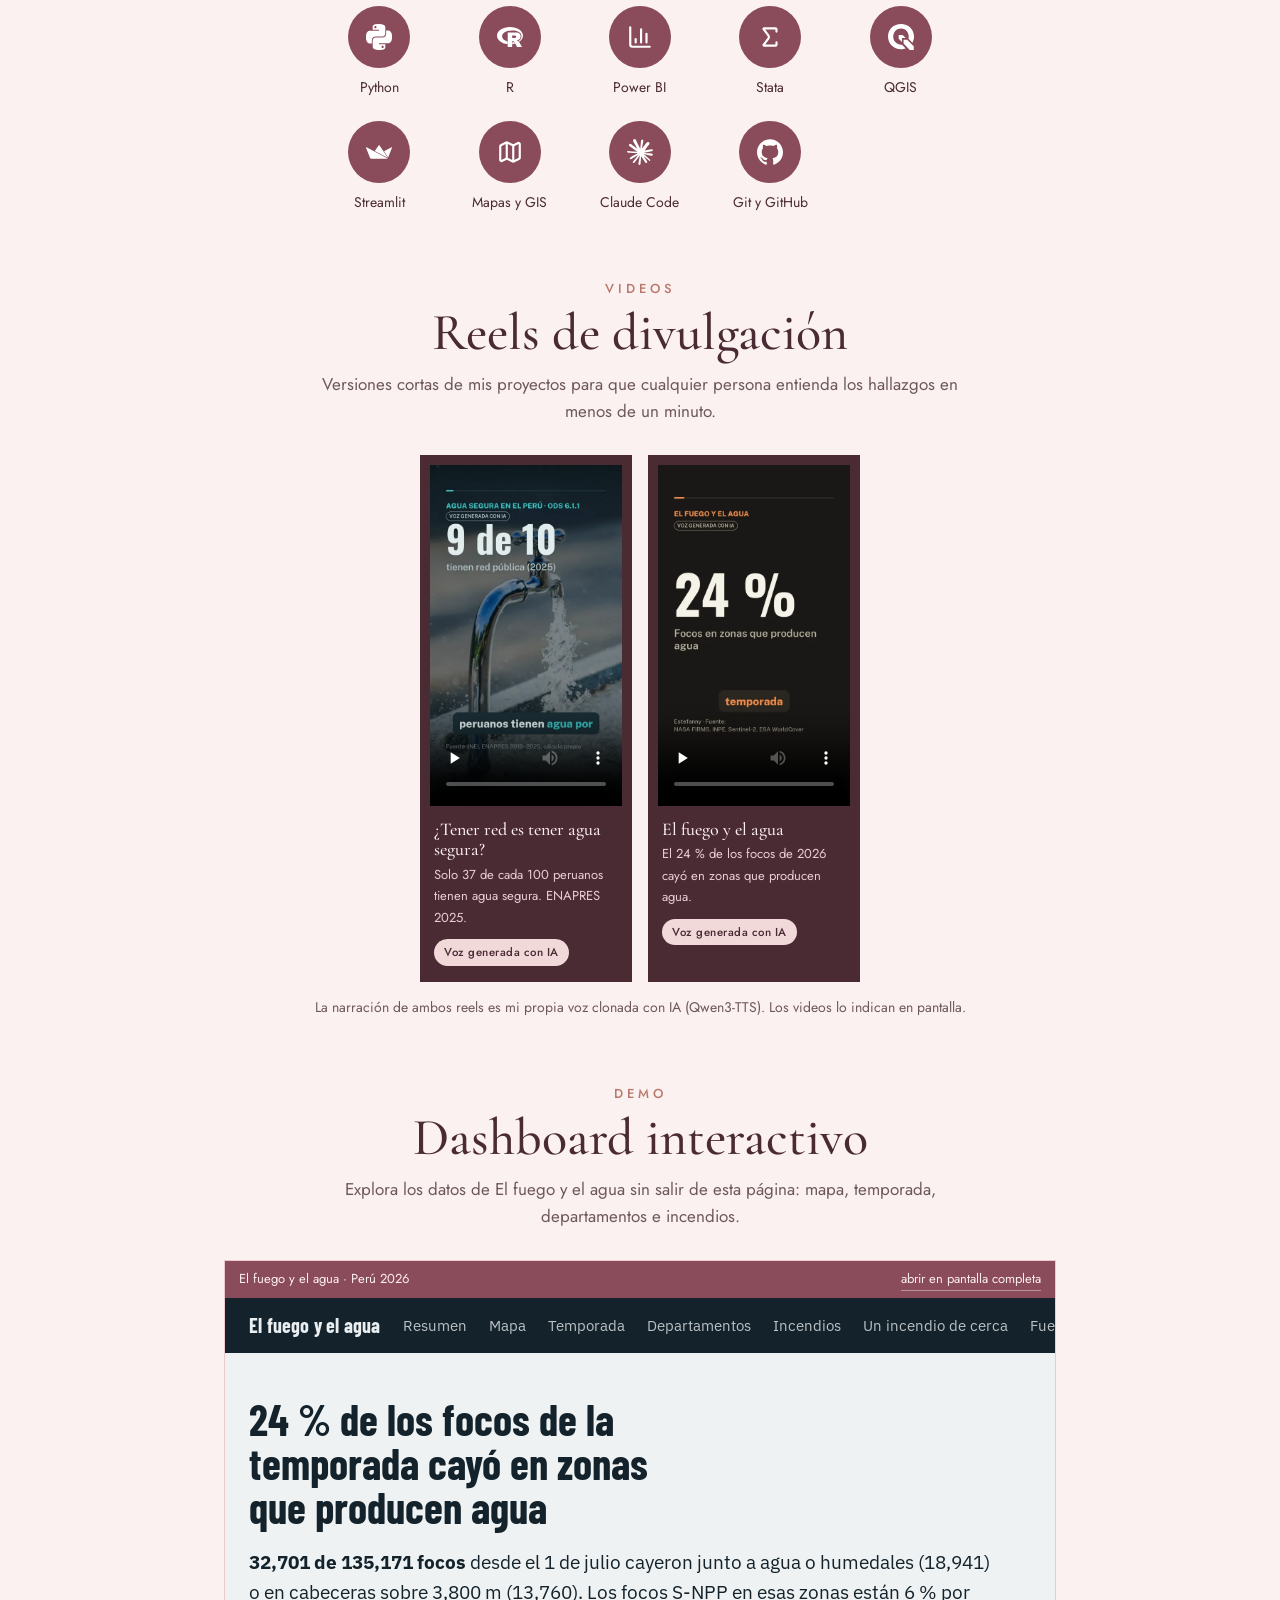
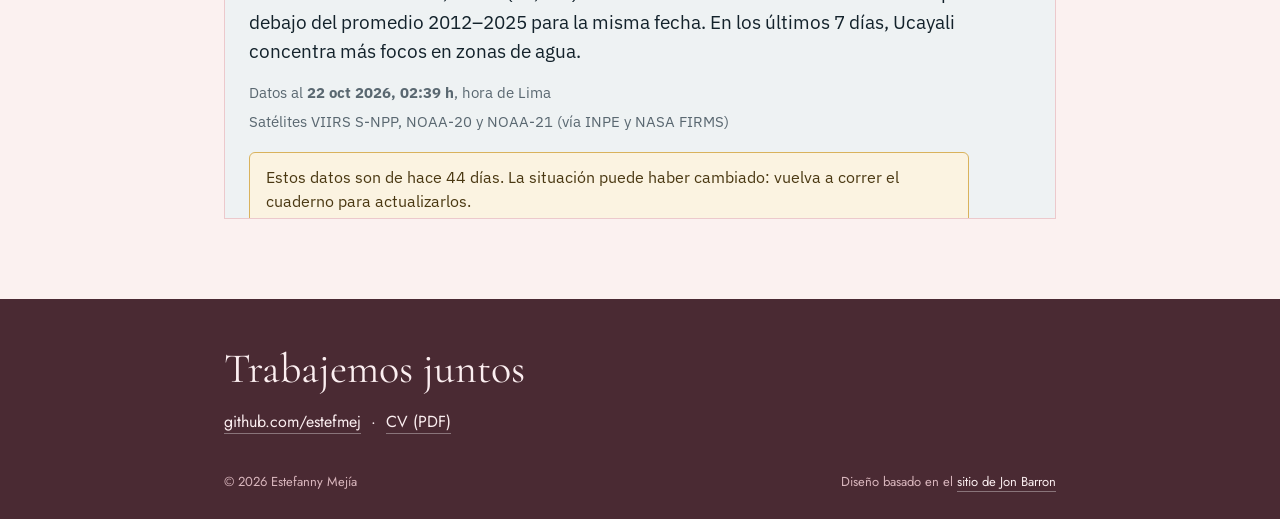
==== commit 211e6ab3: "reels más pequeños" ====
--- a/index.html
+++ b/index.html
@@ -5,7 +5,7 @@
 <meta name="viewport" content="width=device-width, initial-scale=1">
 <title>Estefanny Mejía</title>
 <meta name="author" content="Estefanny Mejía">
-<meta name="description" content="Economista de la Universidad Continental, ex consultora de la OPS y estudiante del Diplomado de Data Science de la PUCP.">
+<meta name="description" content="Economista, ex consultora de la OPS y estudiante del Diplomado de Data Science de la PUCP.">
 <link rel="icon" href="images/favicon.svg" type="image/svg+xml">
 <link rel="preconnect" href="https://fonts.googleapis.com">
 <link rel="preconnect" href="https://fonts.gstatic.com" crossorigin>
@@ -19,7 +19,7 @@
     <p class="hello">Hola, soy</p>
     <h1 class="name">Estefanny Mejía</h1>
     <p class="tagline">From data to decisions</p>
-    <p class="bio">Soy economista de la <a href="https://ucontinental.edu.pe/">Universidad Continental</a> con 6 años de experiencia. Trabajé como consultora en la <a href="https://www.paho.org/es">Organización Panamericana de la Salud</a>. Actualmente curso el Diplomado de Data Science de la <a href="https://www.pucp.edu.pe/">PUCP</a>, donde he analizado agua segura, incendios y pobreza en el Perú con datos del <a href="https://www.inei.gob.pe/">INEI</a> y de satélites.</p>
+    <p class="bio">Soy economista con 6 años de experiencia. Trabajé como consultora en la <a href="https://www.paho.org/es">Organización Panamericana de la Salud</a>. Actualmente curso el Diplomado de Data Science de la <a href="https://www.pucp.edu.pe/">PUCP</a>, donde he analizado agua segura, incendios y pobreza en el Perú con datos del <a href="https://www.inei.gob.pe/">INEI</a> y de satélites.</p>
     <p class="quick"><a class="solid" href="data/CV_Estefanny_Mejia.pdf">CV (PDF)</a><a href="https://github.com/estefmej"><svg class="gh" viewBox="0 0 16 16" width="15" height="15" aria-hidden="true"><path fill="currentColor" d="M8 0c4.42 0 8 3.58 8 8a8.013 8.013 0 0 1-5.45 7.59c-.4.08-.55-.17-.55-.38 0-.27.01-1.13.01-2.2 0-.75-.25-1.23-.54-1.48 1.78-.2 3.65-.88 3.65-3.95 0-.88-.31-1.59-.82-2.15.08-.2.36-1.02-.08-2.12 0 0-.67-.22-2.2.82-.64-.18-1.32-.27-2-.27-.68 0-1.36.09-2 .27-1.53-1.03-2.2-.82-2.2-.82-.44 1.1-.16 1.92-.08 2.12-.51.56-.82 1.28-.82 2.15 0 3.06 1.86 3.75 3.64 3.95-.23.2-.44.55-.51 1.07-.46.21-1.61.55-2.33-.66-.15-.24-.6-.83-1.23-.82-.67.01-.27.38.01.53.34.19.73.9.82 1.13.16.45.68 1.31 2.69.94 0 .67.01 1.3.01 1.49 0 .21-.15.45-.55.38A7.995 7.995 0 0 1 0 8c0-4.42 3.58-8 8-8Z"/></svg> GitHub</a></p>
   </header>
 
--- a/stylesheet.css
+++ b/stylesheet.css
@@ -153,3 +153,11 @@
 .pill.gh-only .gh { margin: 0; width: 17px; height: 17px; }
 .tools { grid-template-columns: repeat(5, 1fr); max-width: 640px; }
 @media (max-width: 640px) { .tools { grid-template-columns: repeat(3, 1fr); } }
+
+/* Reels aún más pequeños */
+.reels { max-width: 440px; gap: 16px; }
+.reel { padding: 10px 10px 16px; }
+.reel h3 { font-size: 18px; margin: 12px 4px 4px; }
+.reel p { font-size: 13px; margin: 0 4px 10px; }
+.reel .badge { font-size: 11.5px; padding: 4px 10px; margin-left: 4px; }
+@media (max-width: 640px) { .reels { grid-template-columns: 1fr 1fr; max-width: 360px; } .reel { max-width: none; } }
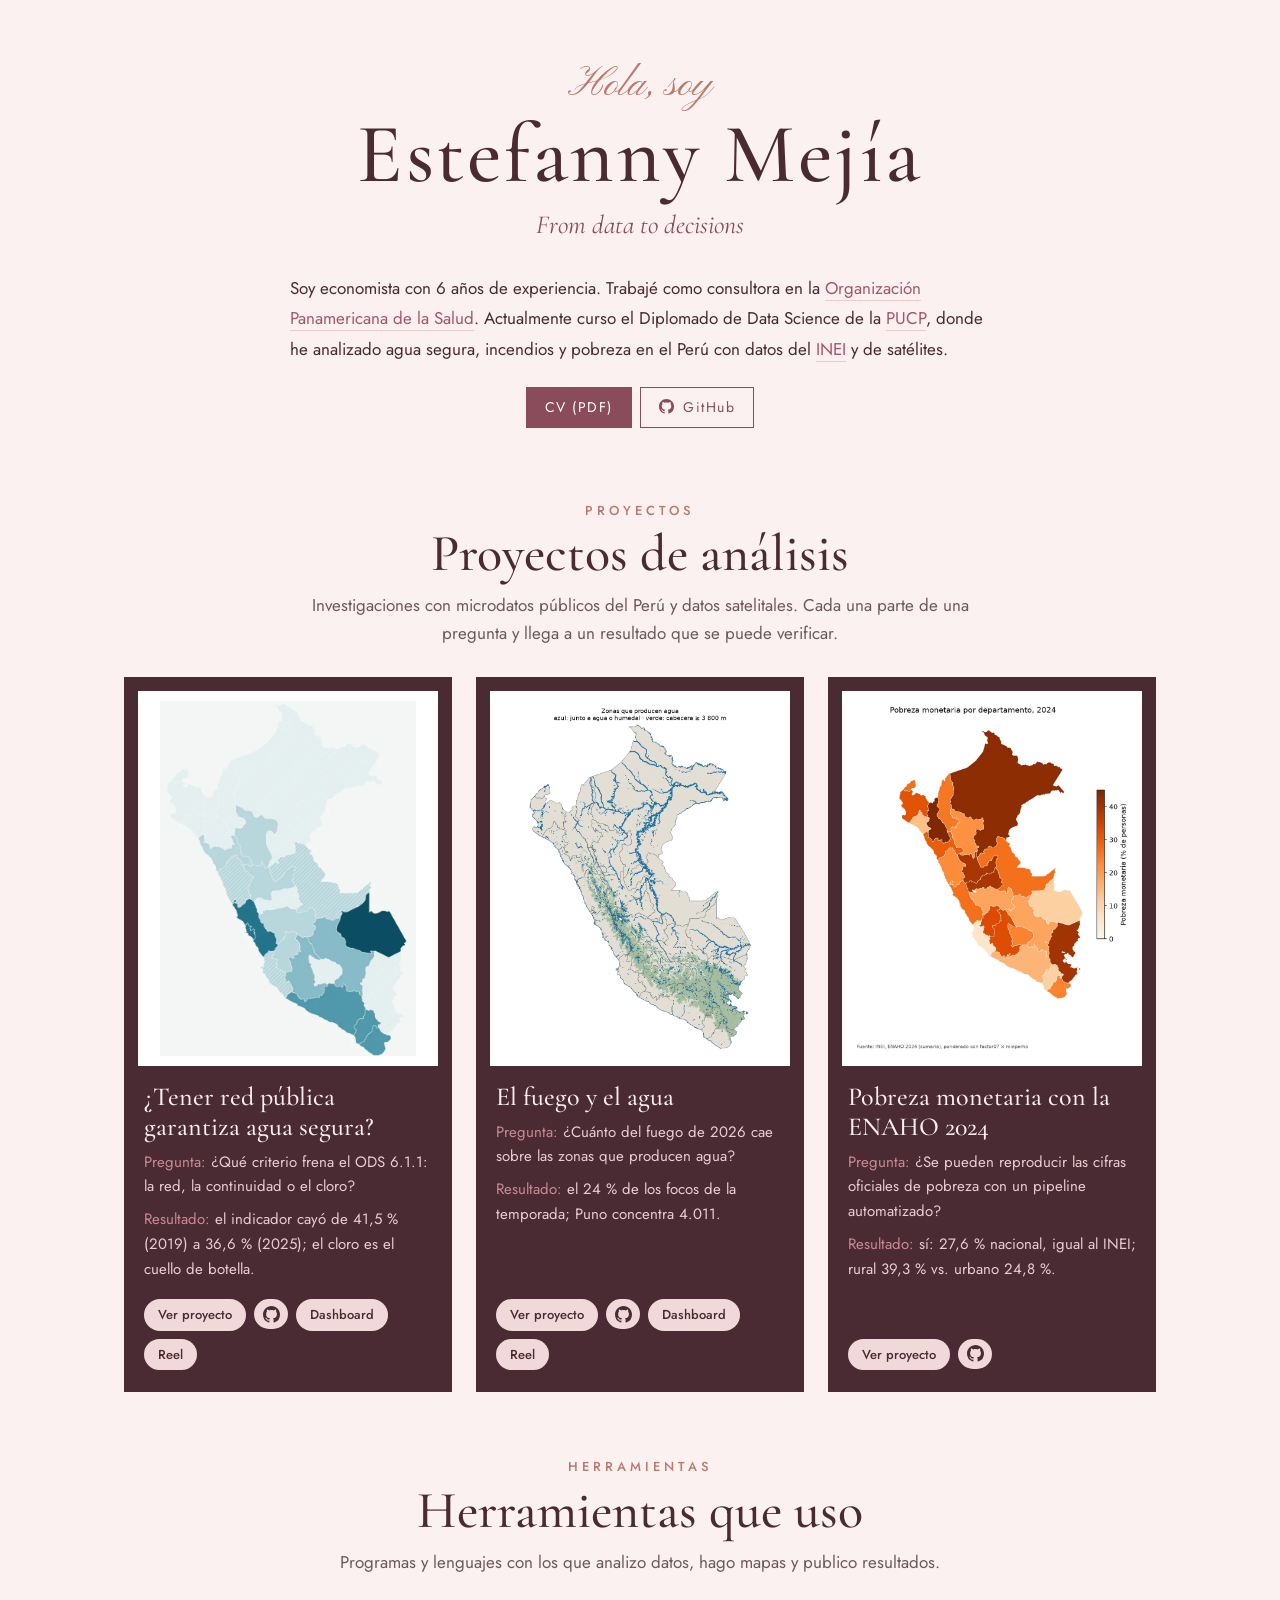
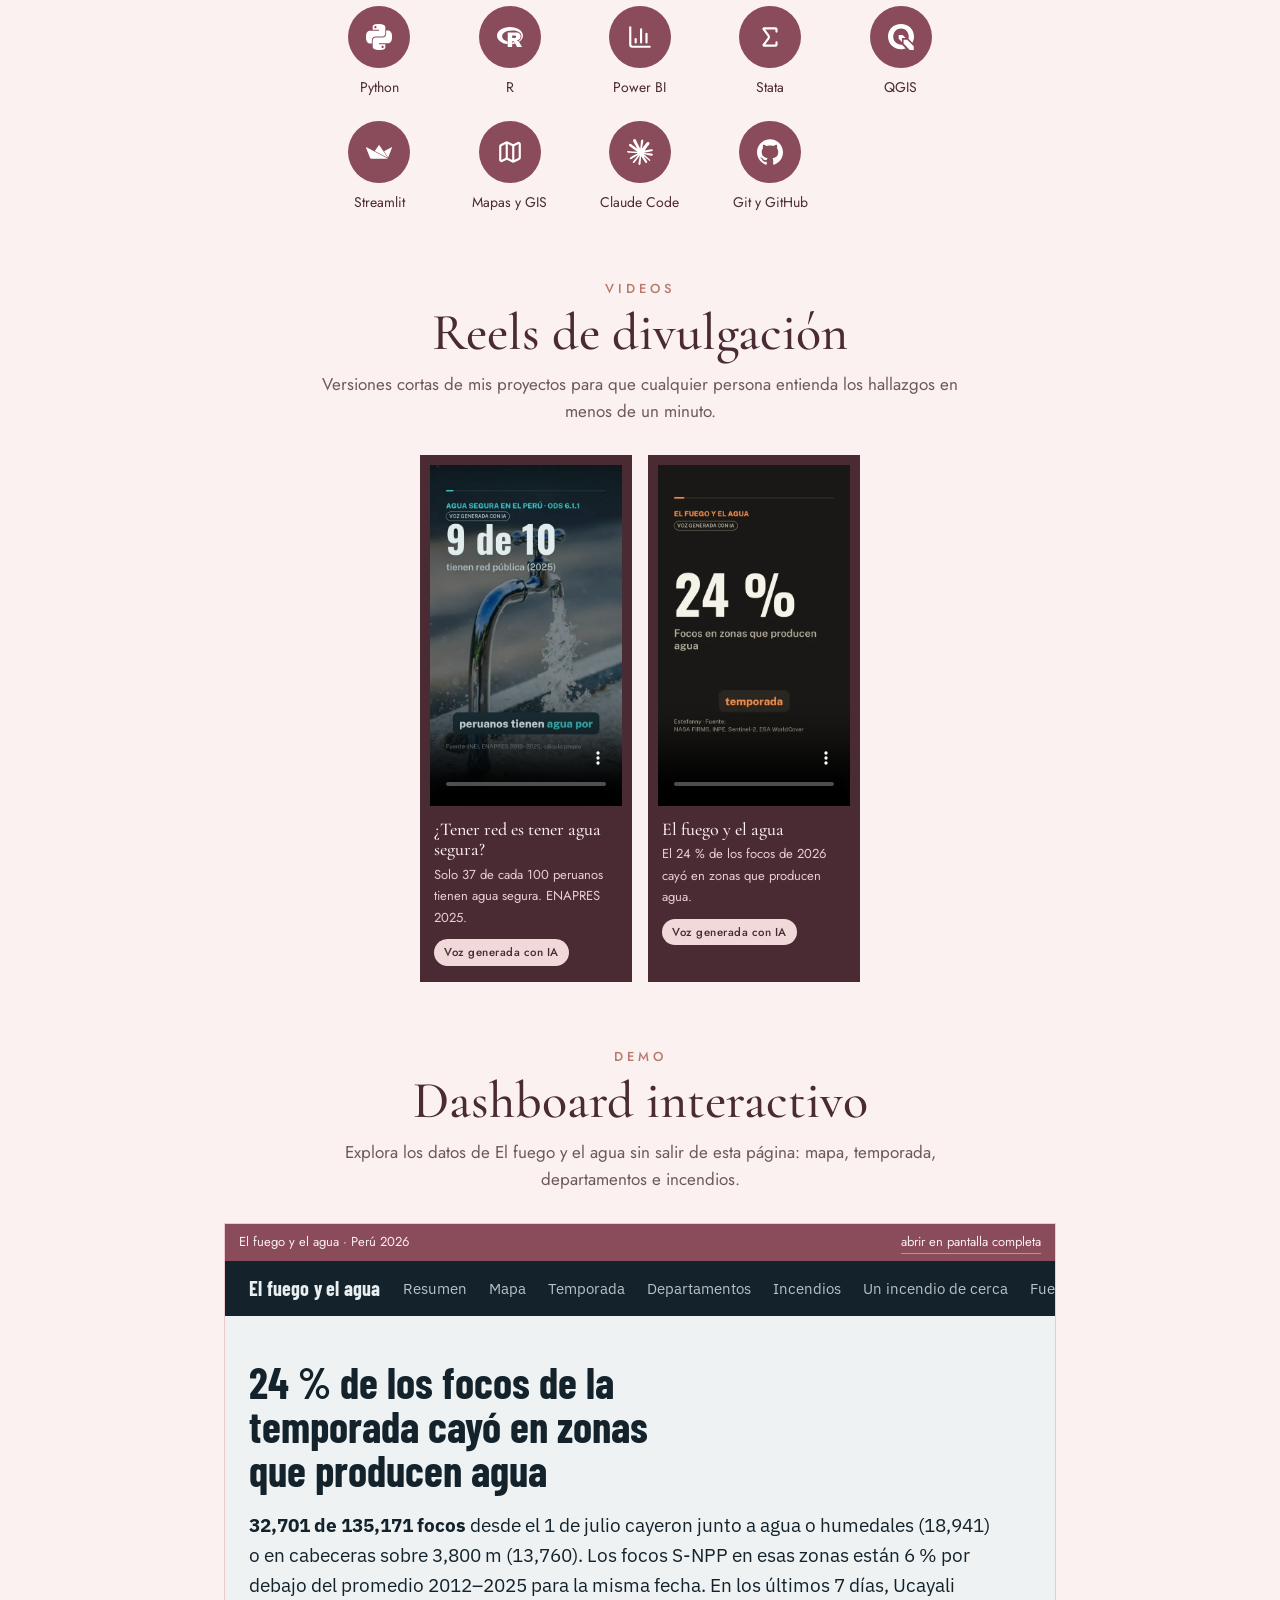
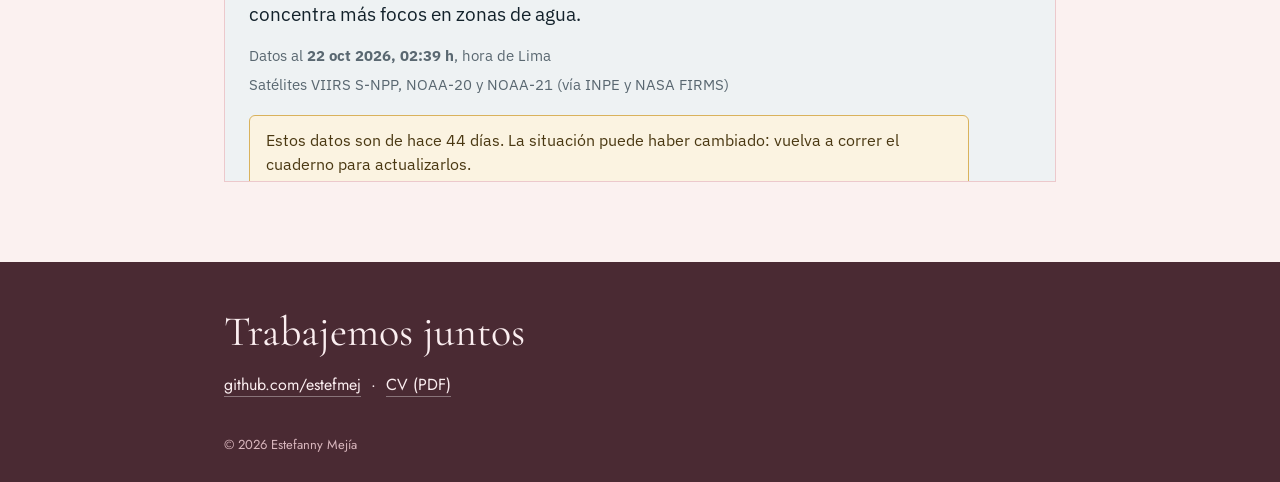
==== commit bac90afd: "quitar nota y reels mas pequeños" ====
--- a/index.html
+++ b/index.html
@@ -10,7 +10,7 @@
 <link rel="preconnect" href="https://fonts.googleapis.com">
 <link rel="preconnect" href="https://fonts.gstatic.com" crossorigin>
 <link href="https://fonts.googleapis.com/css2?family=Cormorant+Garamond:ital,wght@0,400;0,500;0,600;1,500&family=Jost:wght@400;500&family=Pinyon+Script&display=swap" rel="stylesheet">
-<link rel="stylesheet" href="stylesheet.css">
+<link rel="stylesheet" href="stylesheet.css?v=3">
 </head>
 <body>
 <main>
@@ -100,7 +100,6 @@
         <span class="badge">Voz generada con IA</span>
       </figure>
     </div>
-    <p class="ai-note" style="text-align:center">La narración de ambos reels es mi propia voz clonada con IA (Qwen3-TTS). Los videos lo indican en pantalla.</p>
   </section>
 
   <section id="dashboard">
@@ -121,7 +120,7 @@
   <div class="col">
     <p class="big">Trabajemos juntos</p>
     <p><a href="https://github.com/estefmej">github.com/estefmej</a> &nbsp;·&nbsp; <a href="data/CV_Estefanny_Mejia.pdf">CV (PDF)</a></p>
-    <div class="meta"><span>© 2026 Estefanny Mejía</span><span>Diseño basado en el <a href="https://github.com/jonbarron/jonbarron_website">sitio de Jon Barron</a></span></div>
+    <div class="meta"><span>© 2026 Estefanny Mejía</span></div>
   </div>
 </footer>
 </body>
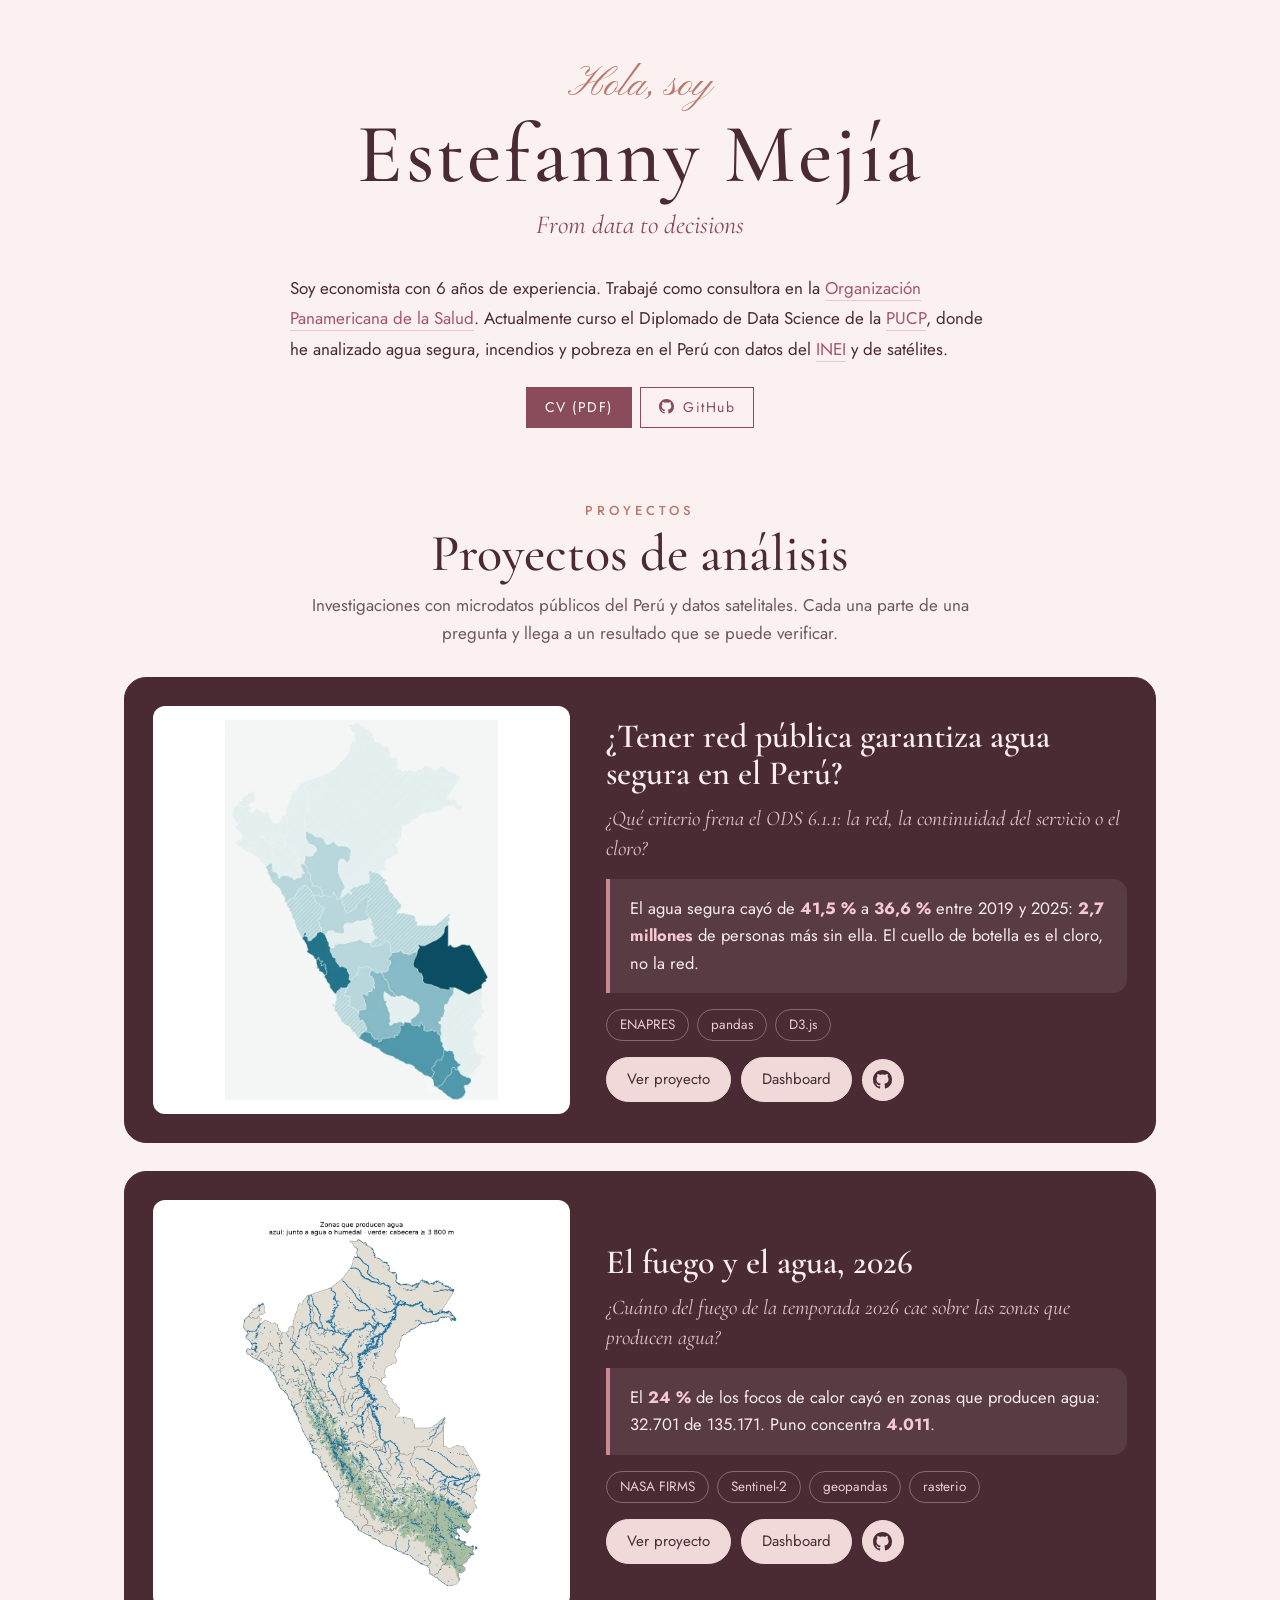
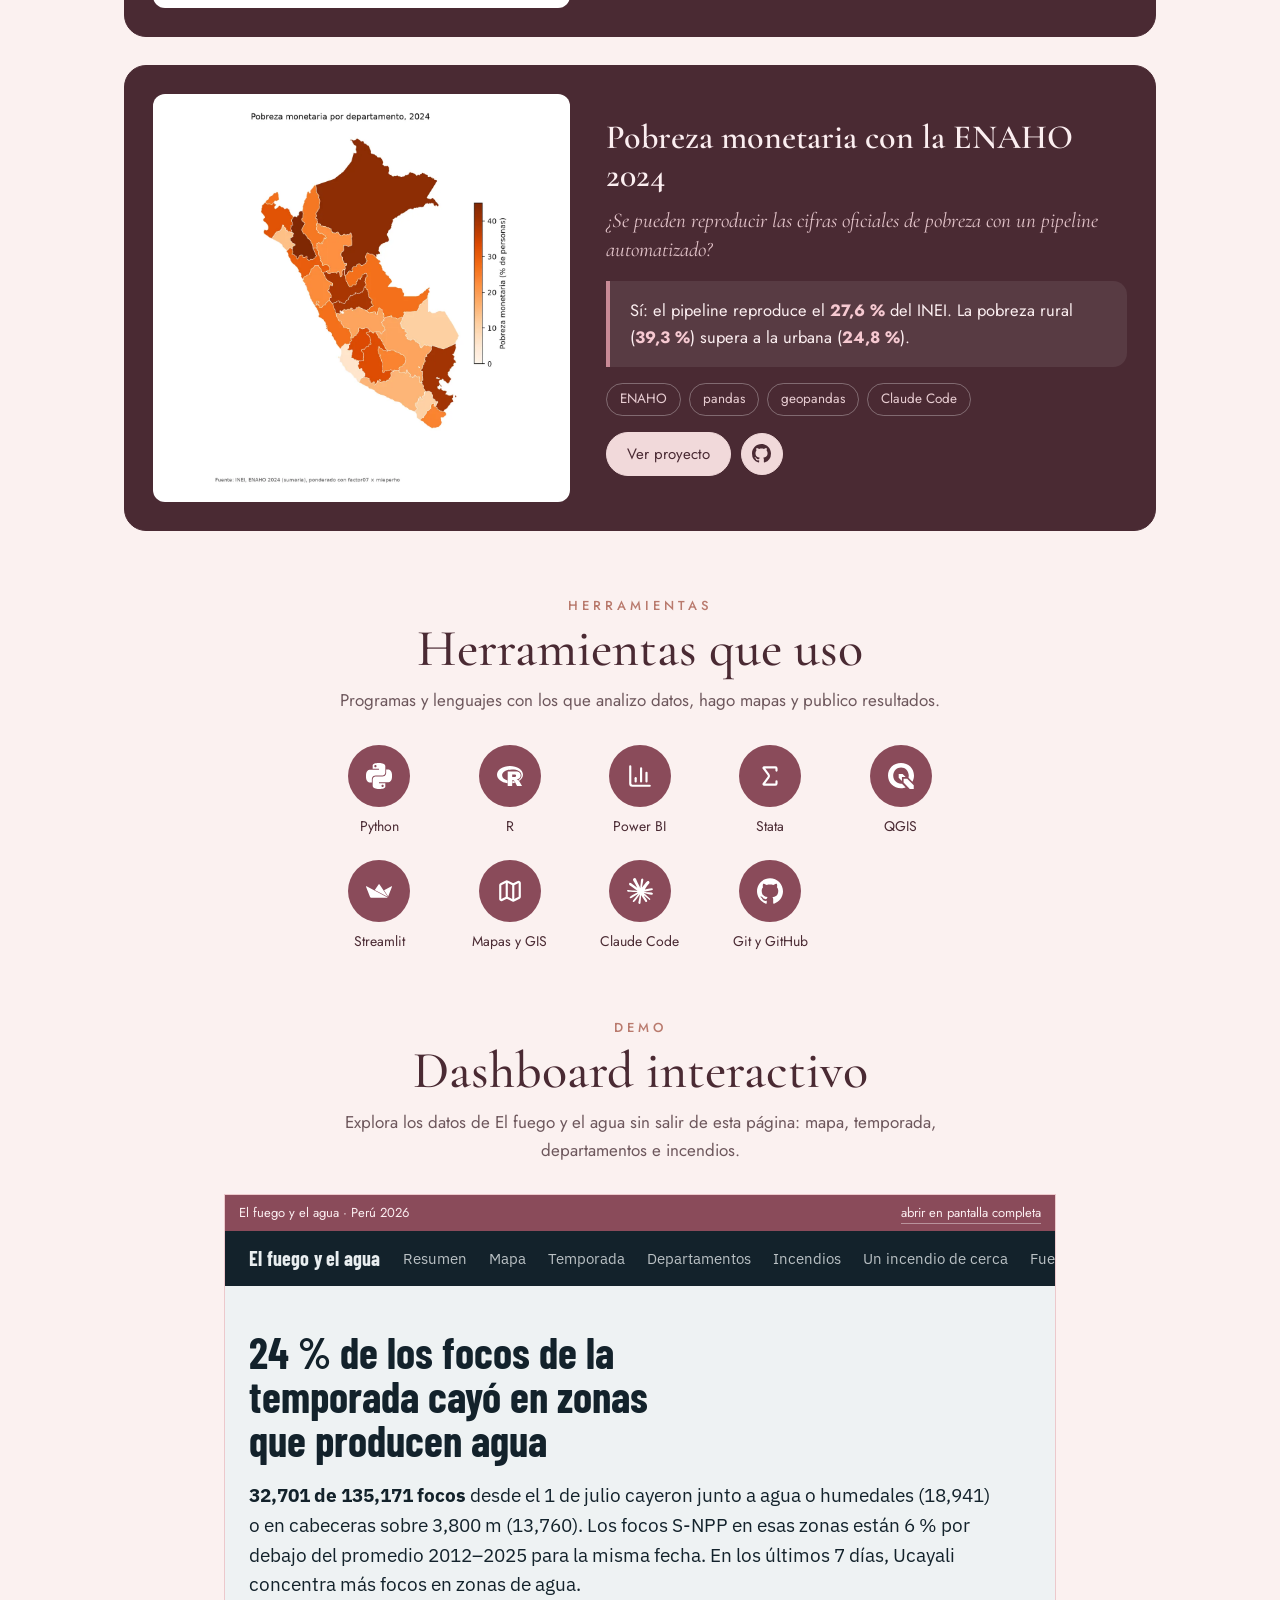
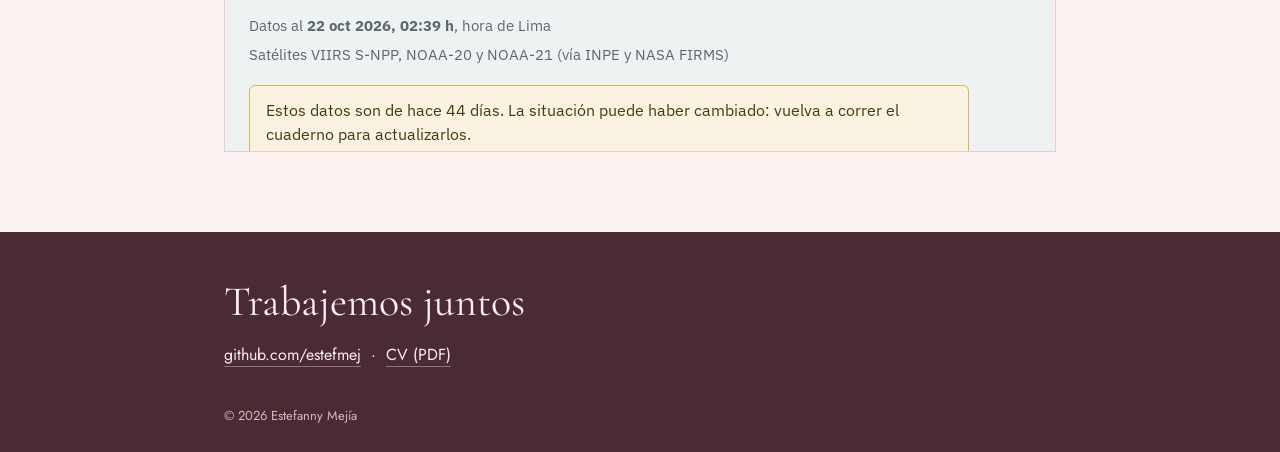
==== commit 73526228: "Tarjetas de proyectos en formato oscuro" ====
--- a/index.html
+++ b/index.html
@@ -10,7 +10,7 @@
 <link rel="preconnect" href="https://fonts.googleapis.com">
 <link rel="preconnect" href="https://fonts.gstatic.com" crossorigin>
 <link href="https://fonts.googleapis.com/css2?family=Cormorant+Garamond:ital,wght@0,400;0,500;0,600;1,500&family=Jost:wght@400;500&family=Pinyon+Script&display=swap" rel="stylesheet">
-<link rel="stylesheet" href="stylesheet.css?v=3">
+<link rel="stylesheet" href="stylesheet.css?v=6">
 </head>
 <body>
 <main>
@@ -30,27 +30,36 @@
       <h2>Proyectos de análisis</h2>
       <p class="desc">Investigaciones con microdatos públicos del Perú y datos satelitales. Cada una parte de una pregunta y llega a un resultado que se puede verificar.</p>
     </div>
-    <div class="pcards">
-      <article class="pcard">
-        <a class="pic" href="proyectos/agua-segura/"><img src="images/agua-card.webp" alt="Mapa del Perú con el indicador de agua segura por departamento" loading="lazy"></a>
-        <h3><a href="proyectos/agua-segura/">¿Tener red pública garantiza agua segura?</a></h3>
-        <p><span class="lbl">Pregunta:</span> ¿Qué criterio frena el ODS 6.1.1: la red, la continuidad o el cloro?</p>
-        <p><span class="lbl">Resultado:</span> el indicador cayó de 41,5 % (2019) a 36,6 % (2025); el cloro es el cuello de botella.</p>
-        <div class="pills"><a class="pill" href="proyectos/agua-segura/">Ver proyecto</a><a class="pill gh-only" href="https://github.com/estefmej/Tarea_3" aria-label="Código en GitHub" title="Código en GitHub"><svg class="gh" viewBox="0 0 16 16" width="15" height="15" aria-hidden="true"><path fill="currentColor" d="M8 0c4.42 0 8 3.58 8 8a8.013 8.013 0 0 1-5.45 7.59c-.4.08-.55-.17-.55-.38 0-.27.01-1.13.01-2.2 0-.75-.25-1.23-.54-1.48 1.78-.2 3.65-.88 3.65-3.95 0-.88-.31-1.59-.82-2.15.08-.2.36-1.02-.08-2.12 0 0-.67-.22-2.2.82-.64-.18-1.32-.27-2-.27-.68 0-1.36.09-2 .27-1.53-1.03-2.2-.82-2.2-.82-.44 1.1-.16 1.92-.08 2.12-.51.56-.82 1.28-.82 2.15 0 3.06 1.86 3.75 3.64 3.95-.23.2-.44.55-.51 1.07-.46.21-1.61.55-2.33-.66-.15-.24-.6-.83-1.23-.82-.67.01-.27.38.01.53.34.19.73.9.82 1.13.16.45.68 1.31 2.69.94 0 .67.01 1.3.01 1.49 0 .21-.15.45-.55.38A7.995 7.995 0 0 1 0 8c0-4.42 3.58-8 8-8Z"/></svg></a><a class="pill" href="demo/agua-segura/">Dashboard</a><a class="pill" href="#reels">Reel</a></div>
+    <div class="hcards">
+      <article class="hcard">
+        <a class="hpic" href="proyectos/agua-segura/"><img src="images/agua-card.webp" alt="Mapa del Perú con el indicador de agua segura por departamento" loading="lazy"></a>
+        <div class="hbody">
+          <h3><a href="proyectos/agua-segura/">¿Tener red pública garantiza agua segura en el Perú?</a></h3>
+          <p class="hq">¿Qué criterio frena el ODS 6.1.1: la red, la continuidad del servicio o el cloro?</p>
+          <div class="hres">El agua segura cayó de <b>41,5 %</b> a <b>36,6 %</b> entre 2019 y 2025: <b>2,7 millones</b> de personas más sin ella. El cuello de botella es el cloro, no la red.</div>
+          <div class="tags"><span class="tag">ENAPRES</span><span class="tag">pandas</span><span class="tag">D3.js</span></div>
+          <div class="btns"><a class="btn-o" href="proyectos/agua-segura/">Ver proyecto</a><a class="btn-o" href="demo/agua-segura/">Dashboard</a><a class="btn-o gh-btn" href="https://github.com/estefmej/Tarea_3" aria-label="Código en GitHub" title="Código en GitHub"><svg class="gh" viewBox="0 0 16 16" width="15" height="15" aria-hidden="true"><path fill="currentColor" d="M8 0c4.42 0 8 3.58 8 8a8.013 8.013 0 0 1-5.45 7.59c-.4.08-.55-.17-.55-.38 0-.27.01-1.13.01-2.2 0-.75-.25-1.23-.54-1.48 1.78-.2 3.65-.88 3.65-3.95 0-.88-.31-1.59-.82-2.15.08-.2.36-1.02-.08-2.12 0 0-.67-.22-2.2.82-.64-.18-1.32-.27-2-.27-.68 0-1.36.09-2 .27-1.53-1.03-2.2-.82-2.2-.82-.44 1.1-.16 1.92-.08 2.12-.51.56-.82 1.28-.82 2.15 0 3.06 1.86 3.75 3.64 3.95-.23.2-.44.55-.51 1.07-.46.21-1.61.55-2.33-.66-.15-.24-.6-.83-1.23-.82-.67.01-.27.38.01.53.34.19.73.9.82 1.13.16.45.68 1.31 2.69.94 0 .67.01 1.3.01 1.49 0 .21-.15.45-.55.38A7.995 7.995 0 0 1 0 8c0-4.42 3.58-8 8-8Z"/></svg></a></div>
+        </div>
       </article>
-      <article class="pcard">
-        <a class="pic" href="proyectos/fuego-y-agua/"><img src="images/fuego-mapa.webp" alt="Mapa de las zonas que producen agua en el Perú" loading="lazy"></a>
-        <h3><a href="proyectos/fuego-y-agua/">El fuego y el agua</a></h3>
-        <p><span class="lbl">Pregunta:</span> ¿Cuánto del fuego de 2026 cae sobre las zonas que producen agua?</p>
-        <p><span class="lbl">Resultado:</span> el 24 % de los focos de la temporada; Puno concentra 4.011.</p>
-        <div class="pills"><a class="pill" href="proyectos/fuego-y-agua/">Ver proyecto</a><a class="pill gh-only" href="https://github.com/estefmej/fuego-y-agua" aria-label="Código en GitHub" title="Código en GitHub"><svg class="gh" viewBox="0 0 16 16" width="15" height="15" aria-hidden="true"><path fill="currentColor" d="M8 0c4.42 0 8 3.58 8 8a8.013 8.013 0 0 1-5.45 7.59c-.4.08-.55-.17-.55-.38 0-.27.01-1.13.01-2.2 0-.75-.25-1.23-.54-1.48 1.78-.2 3.65-.88 3.65-3.95 0-.88-.31-1.59-.82-2.15.08-.2.36-1.02-.08-2.12 0 0-.67-.22-2.2.82-.64-.18-1.32-.27-2-.27-.68 0-1.36.09-2 .27-1.53-1.03-2.2-.82-2.2-.82-.44 1.1-.16 1.92-.08 2.12-.51.56-.82 1.28-.82 2.15 0 3.06 1.86 3.75 3.64 3.95-.23.2-.44.55-.51 1.07-.46.21-1.61.55-2.33-.66-.15-.24-.6-.83-1.23-.82-.67.01-.27.38.01.53.34.19.73.9.82 1.13.16.45.68 1.31 2.69.94 0 .67.01 1.3.01 1.49 0 .21-.15.45-.55.38A7.995 7.995 0 0 1 0 8c0-4.42 3.58-8 8-8Z"/></svg></a><a class="pill" href="demo/fuego-y-agua/">Dashboard</a><a class="pill" href="#reels">Reel</a></div>
+      <article class="hcard">
+        <a class="hpic" href="proyectos/fuego-y-agua/"><img src="images/fuego-mapa.webp" alt="Mapa de las zonas que producen agua en el Perú" loading="lazy"></a>
+        <div class="hbody">
+          <h3><a href="proyectos/fuego-y-agua/">El fuego y el agua, 2026</a></h3>
+          <p class="hq">¿Cuánto del fuego de la temporada 2026 cae sobre las zonas que producen agua?</p>
+          <div class="hres">El <b>24 %</b> de los focos de calor cayó en zonas que producen agua: 32.701 de 135.171. Puno concentra <b>4.011</b>.</div>
+          <div class="tags"><span class="tag">NASA FIRMS</span><span class="tag">Sentinel-2</span><span class="tag">geopandas</span><span class="tag">rasterio</span></div>
+          <div class="btns"><a class="btn-o" href="proyectos/fuego-y-agua/">Ver proyecto</a><a class="btn-o" href="demo/fuego-y-agua/">Dashboard</a><a class="btn-o gh-btn" href="https://github.com/estefmej/fuego-y-agua" aria-label="Código en GitHub" title="Código en GitHub"><svg class="gh" viewBox="0 0 16 16" width="15" height="15" aria-hidden="true"><path fill="currentColor" d="M8 0c4.42 0 8 3.58 8 8a8.013 8.013 0 0 1-5.45 7.59c-.4.08-.55-.17-.55-.38 0-.27.01-1.13.01-2.2 0-.75-.25-1.23-.54-1.48 1.78-.2 3.65-.88 3.65-3.95 0-.88-.31-1.59-.82-2.15.08-.2.36-1.02-.08-2.12 0 0-.67-.22-2.2.82-.64-.18-1.32-.27-2-.27-.68 0-1.36.09-2 .27-1.53-1.03-2.2-.82-2.2-.82-.44 1.1-.16 1.92-.08 2.12-.51.56-.82 1.28-.82 2.15 0 3.06 1.86 3.75 3.64 3.95-.23.2-.44.55-.51 1.07-.46.21-1.61.55-2.33-.66-.15-.24-.6-.83-1.23-.82-.67.01-.27.38.01.53.34.19.73.9.82 1.13.16.45.68 1.31 2.69.94 0 .67.01 1.3.01 1.49 0 .21-.15.45-.55.38A7.995 7.995 0 0 1 0 8c0-4.42 3.58-8 8-8Z"/></svg></a></div>
+        </div>
       </article>
-      <article class="pcard">
-        <a class="pic" href="proyectos/pobreza-enaho/"><img src="images/enaho-mapa.webp" alt="Mapa de pobreza monetaria por departamento, 2024" loading="lazy"></a>
-        <h3><a href="proyectos/pobreza-enaho/">Pobreza monetaria con la ENAHO 2024</a></h3>
-        <p><span class="lbl">Pregunta:</span> ¿Se pueden reproducir las cifras oficiales de pobreza con un pipeline automatizado?</p>
-        <p><span class="lbl">Resultado:</span> sí: 27,6 % nacional, igual al INEI; rural 39,3 % vs. urbano 24,8 %.</p>
-        <div class="pills"><a class="pill" href="proyectos/pobreza-enaho/">Ver proyecto</a><a class="pill gh-only" href="https://github.com/estefmej/Tarea_enaho" aria-label="Código en GitHub" title="Código en GitHub"><svg class="gh" viewBox="0 0 16 16" width="15" height="15" aria-hidden="true"><path fill="currentColor" d="M8 0c4.42 0 8 3.58 8 8a8.013 8.013 0 0 1-5.45 7.59c-.4.08-.55-.17-.55-.38 0-.27.01-1.13.01-2.2 0-.75-.25-1.23-.54-1.48 1.78-.2 3.65-.88 3.65-3.95 0-.88-.31-1.59-.82-2.15.08-.2.36-1.02-.08-2.12 0 0-.67-.22-2.2.82-.64-.18-1.32-.27-2-.27-.68 0-1.36.09-2 .27-1.53-1.03-2.2-.82-2.2-.82-.44 1.1-.16 1.92-.08 2.12-.51.56-.82 1.28-.82 2.15 0 3.06 1.86 3.75 3.64 3.95-.23.2-.44.55-.51 1.07-.46.21-1.61.55-2.33-.66-.15-.24-.6-.83-1.23-.82-.67.01-.27.38.01.53.34.19.73.9.82 1.13.16.45.68 1.31 2.69.94 0 .67.01 1.3.01 1.49 0 .21-.15.45-.55.38A7.995 7.995 0 0 1 0 8c0-4.42 3.58-8 8-8Z"/></svg></a></div>
+      <article class="hcard">
+        <a class="hpic" href="proyectos/pobreza-enaho/"><img src="images/enaho-mapa.webp" alt="Mapa de pobreza monetaria por departamento, 2024" loading="lazy"></a>
+        <div class="hbody">
+          <h3><a href="proyectos/pobreza-enaho/">Pobreza monetaria con la ENAHO 2024</a></h3>
+          <p class="hq">¿Se pueden reproducir las cifras oficiales de pobreza con un pipeline automatizado?</p>
+          <div class="hres">Sí: el pipeline reproduce el <b>27,6 %</b> del INEI. La pobreza rural (<b>39,3 %</b>) supera a la urbana (<b>24,8 %</b>).</div>
+          <div class="tags"><span class="tag">ENAHO</span><span class="tag">pandas</span><span class="tag">geopandas</span><span class="tag">Claude Code</span></div>
+          <div class="btns"><a class="btn-o" href="proyectos/pobreza-enaho/">Ver proyecto</a><a class="btn-o gh-btn" href="https://github.com/estefmej/Tarea_enaho" aria-label="Código en GitHub" title="Código en GitHub"><svg class="gh" viewBox="0 0 16 16" width="15" height="15" aria-hidden="true"><path fill="currentColor" d="M8 0c4.42 0 8 3.58 8 8a8.013 8.013 0 0 1-5.45 7.59c-.4.08-.55-.17-.55-.38 0-.27.01-1.13.01-2.2 0-.75-.25-1.23-.54-1.48 1.78-.2 3.65-.88 3.65-3.95 0-.88-.31-1.59-.82-2.15.08-.2.36-1.02-.08-2.12 0 0-.67-.22-2.2.82-.64-.18-1.32-.27-2-.27-.68 0-1.36.09-2 .27-1.53-1.03-2.2-.82-2.2-.82-.44 1.1-.16 1.92-.08 2.12-.51.56-.82 1.28-.82 2.15 0 3.06 1.86 3.75 3.64 3.95-.23.2-.44.55-.51 1.07-.46.21-1.61.55-2.33-.66-.15-.24-.6-.83-1.23-.82-.67.01-.27.38.01.53.34.19.73.9.82 1.13.16.45.68 1.31 2.69.94 0 .67.01 1.3.01 1.49 0 .21-.15.45-.55.38A7.995 7.995 0 0 1 0 8c0-4.42 3.58-8 8-8Z"/></svg></a></div>
+        </div>
       </article>
     </div>
   </section>
@@ -72,34 +81,6 @@
       <li><span class="ti"><svg viewBox="0 0 24 24" width="26" height="26" aria-hidden="true"><path fill="currentColor" d="m4.7144 15.9555 4.7174-2.6471.079-.2307-.079-.1275h-.2307l-.7893-.0486-2.6956-.0729-2.3375-.0971-2.2646-.1214-.5707-.1215-.5343-.7042.0546-.3522.4797-.3218.686.0608 1.5179.1032 2.2767.1578 1.6514.0972 2.4468.255h.3886l.0546-.1579-.1336-.0971-.1032-.0972L6.973 9.8356l-2.55-1.6879-1.3356-.9714-.7225-.4918-.3643-.4614-.1578-1.0078.6557-.7225.8803.0607.2246.0607.8925.686 1.9064 1.4754 2.4893 1.8336.3643.3035.1457-.1032.0182-.0728-.164-.2733-1.3539-2.4467-1.445-2.4893-.6435-1.032-.17-.6194c-.0607-.255-.1032-.4674-.1032-.7285L6.287.1335 6.6997 0l.9957.1336.419.3642.6192 1.4147 1.0018 2.2282 1.5543 3.0296.4553.8985.2429.8318.091.255h.1579v-.1457l.1275-1.706.2368-2.0947.2307-2.6957.0789-.7589.3764-.9107.7468-.4918.5828.2793.4797.686-.0668.4433-.2853 1.8517-.5586 2.9021-.3643 1.9429h.2125l.2429-.2429.9835-1.3053 1.6514-2.0643.7286-.8196.85-.9046.5464-.4311h1.0321l.759 1.1293-.34 1.1657-1.0625 1.3478-.8804 1.1414-1.2628 1.7-.7893 1.36.0729.1093.1882-.0183 2.8535-.607 1.5421-.2794 1.8396-.3157.8318.3886.091.3946-.3278.8075-1.967.4857-2.3072.4614-3.4364.8136-.0425.0304.0486.0607 1.5482.1457.6618.0364h1.621l3.0175.2247.7892.522.4736.6376-.079.4857-1.2142.6193-1.6393-.3886-3.825-.9107-1.3113-.3279h-.1822v.1093l1.0929 1.0686 2.0035 1.8092 2.5075 2.3314.1275.5768-.3218.4554-.34-.0486-2.2039-1.6575-.85-.7468-1.9246-1.621h-.1275v.17l.4432.6496 2.3436 3.5214.1214 1.0807-.17.3521-.6071.2125-.6679-.1214-1.3721-1.9246L14.38 17.959l-1.1414-1.9428-.1397.079-.674 7.2552-.3156.3703-.7286.2793-.6071-.4614-.3218-.7468.3218-1.4753.3886-1.9246.3157-1.53.2853-1.9004.17-.6314-.0121-.0425-.1397.0182-1.4328 1.9672-2.1796 2.9446-1.7243 1.8456-.4128.164-.7164-.3704.0667-.6618.4008-.5889 2.386-3.0357 1.4389-1.882.929-1.0868-.0062-.1579h-.0546l-6.3385 4.1164-1.1293.1457-.4857-.4554.0608-.7467.2307-.2429 1.9064-1.3114Z"/></svg></span>Claude Code</li>
       <li><span class="ti"><svg viewBox="0 0 24 24" width="26" height="26" aria-hidden="true"><path fill="currentColor" d="M12 .297c-6.63 0-12 5.373-12 12 0 5.303 3.438 9.8 8.205 11.385.6.113.82-.258.82-.577 0-.285-.01-1.04-.015-2.04-3.338.724-4.042-1.61-4.042-1.61C4.422 18.07 3.633 17.7 3.633 17.7c-1.087-.744.084-.729.084-.729 1.205.084 1.838 1.236 1.838 1.236 1.07 1.835 2.809 1.305 3.495.998.108-.776.417-1.305.76-1.605-2.665-.3-5.466-1.332-5.466-5.93 0-1.31.465-2.38 1.235-3.22-.135-.303-.54-1.523.105-3.176 0 0 1.005-.322 3.3 1.23.96-.267 1.98-.399 3-.405 1.02.006 2.04.138 3 .405 2.28-1.552 3.285-1.23 3.285-1.23.645 1.653.24 2.873.12 3.176.765.84 1.23 1.91 1.23 3.22 0 4.61-2.805 5.625-5.475 5.92.42.36.81 1.096.81 2.22 0 1.606-.015 2.896-.015 3.286 0 .315.21.69.825.57C20.565 22.092 24 17.592 24 12.297c0-6.627-5.373-12-12-12"/></svg></span>Git y GitHub</li>
     </ul>
-  </section>
-
-  <section id="reels">
-    <div class="shead">
-      <p class="kicker">VIDEOS</p>
-      <h2>Reels de divulgación</h2>
-      <p class="desc">Versiones cortas de mis proyectos para que cualquier persona entienda los hallazgos en menos de un minuto.</p>
-    </div>
-    <div class="reels">
-      <figure class="reel" style="margin:0">
-        <video controls preload="none" playsinline poster="images/poster-agua-segura.webp">
-          <source src="videos/reel-agua-segura.mp4" type="video/mp4">
-          Tu navegador no puede reproducir este video.
-        </video>
-        <h3>¿Tener red es tener agua segura?</h3>
-        <p>Solo 37 de cada 100 peruanos tienen agua segura. ENAPRES 2025.</p>
-        <span class="badge">Voz generada con IA</span>
-      </figure>
-      <figure class="reel" style="margin:0">
-        <video controls preload="none" playsinline poster="images/poster-fuego-y-agua.webp">
-          <source src="videos/reel-fuego-y-agua.mp4" type="video/mp4">
-          Tu navegador no puede reproducir este video.
-        </video>
-        <h3>El fuego y el agua</h3>
-        <p>El 24 % de los focos de 2026 cayó en zonas que producen agua.</p>
-        <span class="badge">Voz generada con IA</span>
-      </figure>
-    </div>
   </section>
 
   <section id="dashboard">
--- a/stylesheet.css
+++ b/stylesheet.css
@@ -161,3 +161,43 @@
 .reel p { font-size: 13px; margin: 0 4px 10px; }
 .reel .badge { font-size: 11.5px; padding: 4px 10px; margin-left: 4px; }
 @media (max-width: 640px) { .reels { grid-template-columns: 1fr 1fr; max-width: 360px; } .reel { max-width: none; } }
+
+/* Un solo reel, centrado */
+.reels.one { grid-template-columns: 1fr; max-width: 230px; }
+@media (max-width: 640px) { .reels.one { grid-template-columns: 1fr; max-width: 230px; } }
+
+/* Proyectos en tarjetas horizontales: imagen a la izquierda, texto a la derecha */
+.hcards { display: grid; gap: 28px; }
+.hcard { display: grid; grid-template-columns: 1fr 1.25fr; gap: 36px; align-items: center; background: #fff; border: 1px solid var(--line); border-radius: 22px; padding: 28px; }
+.hpic { border: none; display: block; }
+.hpic img { width: 100%; max-height: 380px; object-fit: contain; }
+.hbody h3 { font-family: var(--serif); font-weight: 600; font-size: clamp(26px, 3vw, 34px); line-height: 1.1; margin: 0 0 12px; }
+.hbody h3 a { color: var(--ink); border: none; }
+.hbody h3 a:hover { color: var(--wine); }
+.hq { font-family: var(--serif); font-style: italic; font-size: 21px; line-height: 1.4; color: var(--muted); margin: 0 0 16px; }
+.hres { background: #fbeef0; border-left: 4px solid var(--wine); border-radius: 0 14px 14px 0; padding: 16px 20px; font-size: 16.5px; line-height: 1.65; margin-bottom: 16px; }
+.hres b { color: var(--wine); }
+.tags { display: flex; flex-wrap: wrap; gap: 8px; margin-bottom: 16px; }
+.tag { border: 1px solid var(--line); border-radius: 999px; padding: 4px 13px; font-size: 13.5px; color: var(--muted); }
+.btns { display: flex; flex-wrap: wrap; gap: 10px; align-items: center; }
+.btn-o { border: 1px solid var(--line); border-radius: 999px; padding: 9px 20px; font-size: 15px; color: var(--ink); background: #fff; }
+.btn-o:hover { border-color: var(--wine); color: var(--wine); background: #fff; }
+.btn-o.gh-btn { width: 42px; height: 42px; padding: 0; display: inline-flex; align-items: center; justify-content: center; }
+.btn-o.gh-btn .gh { margin: 0; width: 19px; height: 19px; }
+@media (max-width: 760px) {
+  .hcard { grid-template-columns: 1fr; gap: 18px; padding: 20px; }
+  .hpic img { max-height: 300px; }
+  .hq { font-size: 19px; }
+}
+
+/* Tarjetas de proyecto en formato oscuro */
+.hcard { background: var(--ink); border-color: var(--ink); color: #fbeef0; }
+.hpic { background: #fff; padding: 14px; border-radius: 12px; }
+.hbody h3 a { color: #fbeef0; }
+.hbody h3 a:hover { color: var(--blush); }
+.hq { color: #e2c3c9; }
+.hres { background: rgba(255,255,255,.08); border-left-color: var(--rose); color: #fbeef0; }
+.hres b { color: #f6c9d1; }
+.tag { border-color: rgba(255,255,255,.3); color: #e8cdd2; }
+.btn-o { background: var(--blush); border-color: var(--blush); color: var(--ink); }
+.btn-o:hover { background: #fff; border-color: #fff; color: var(--ink); }
